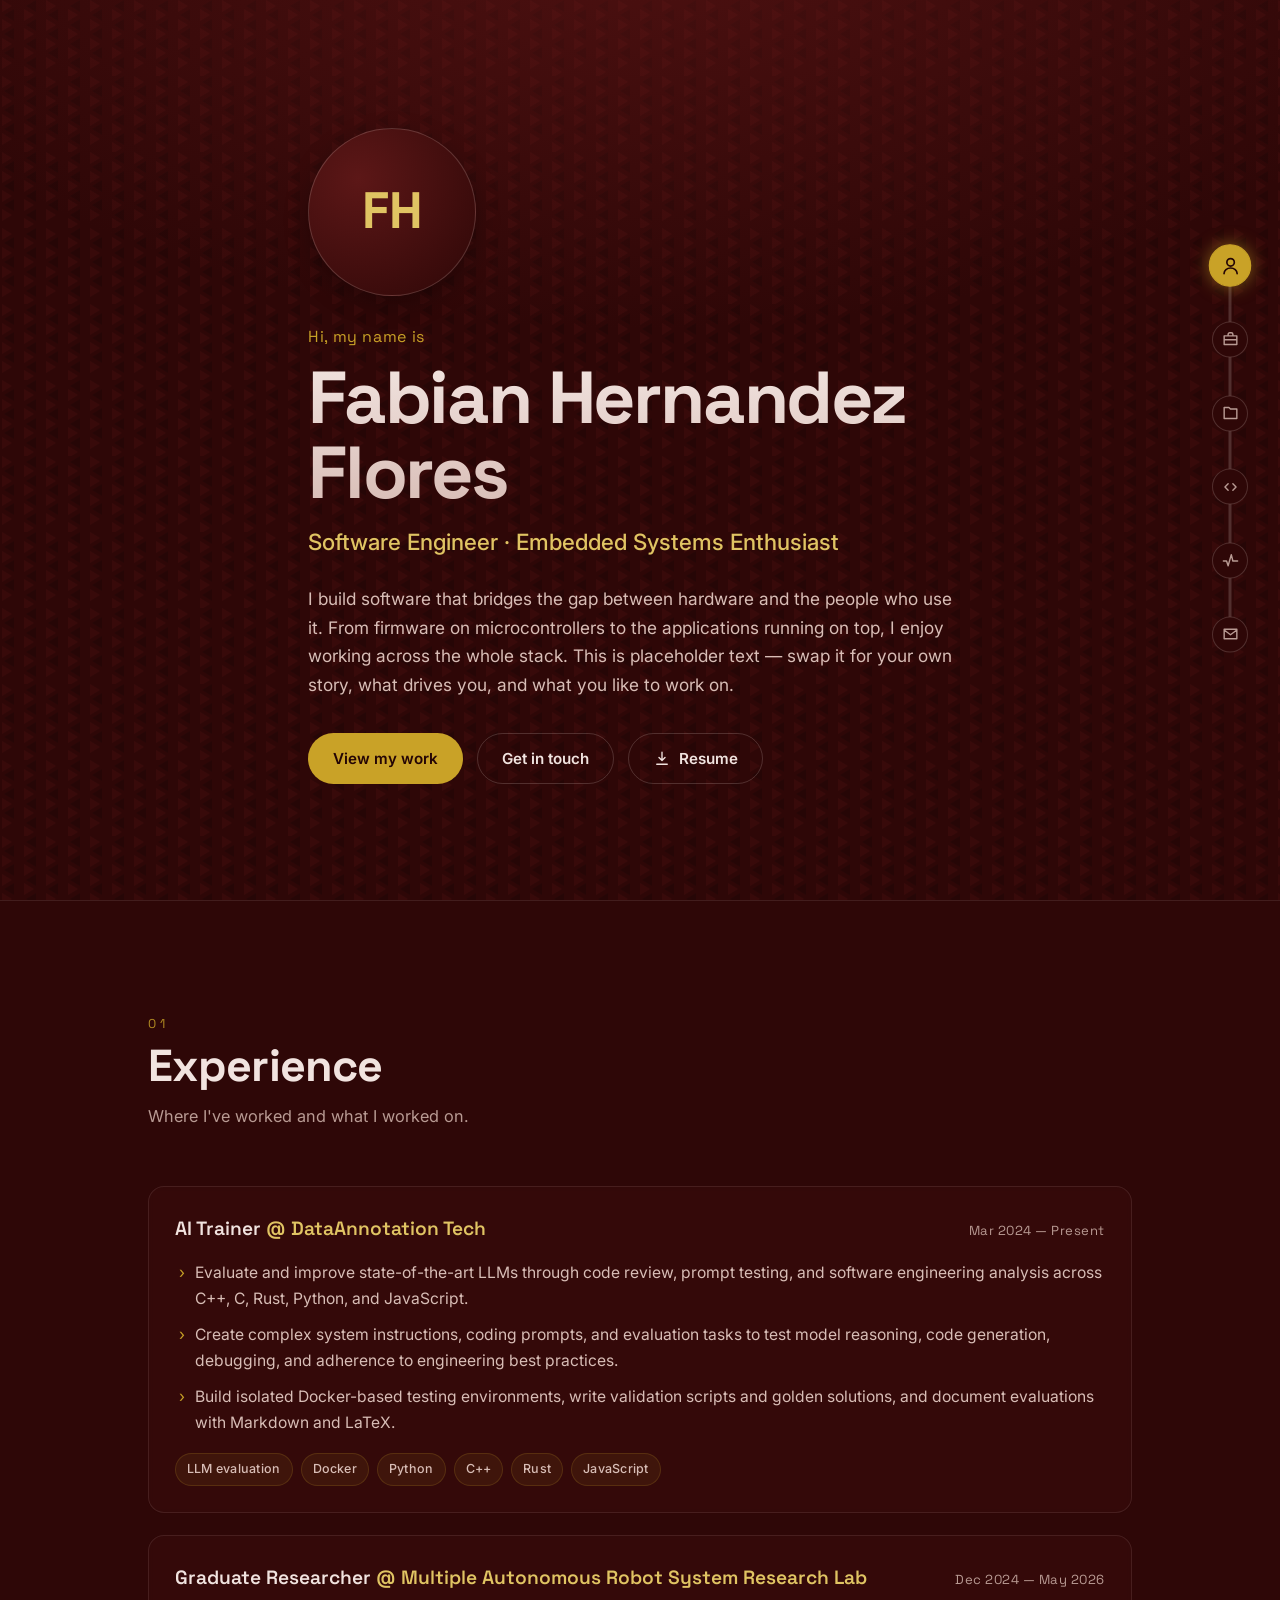
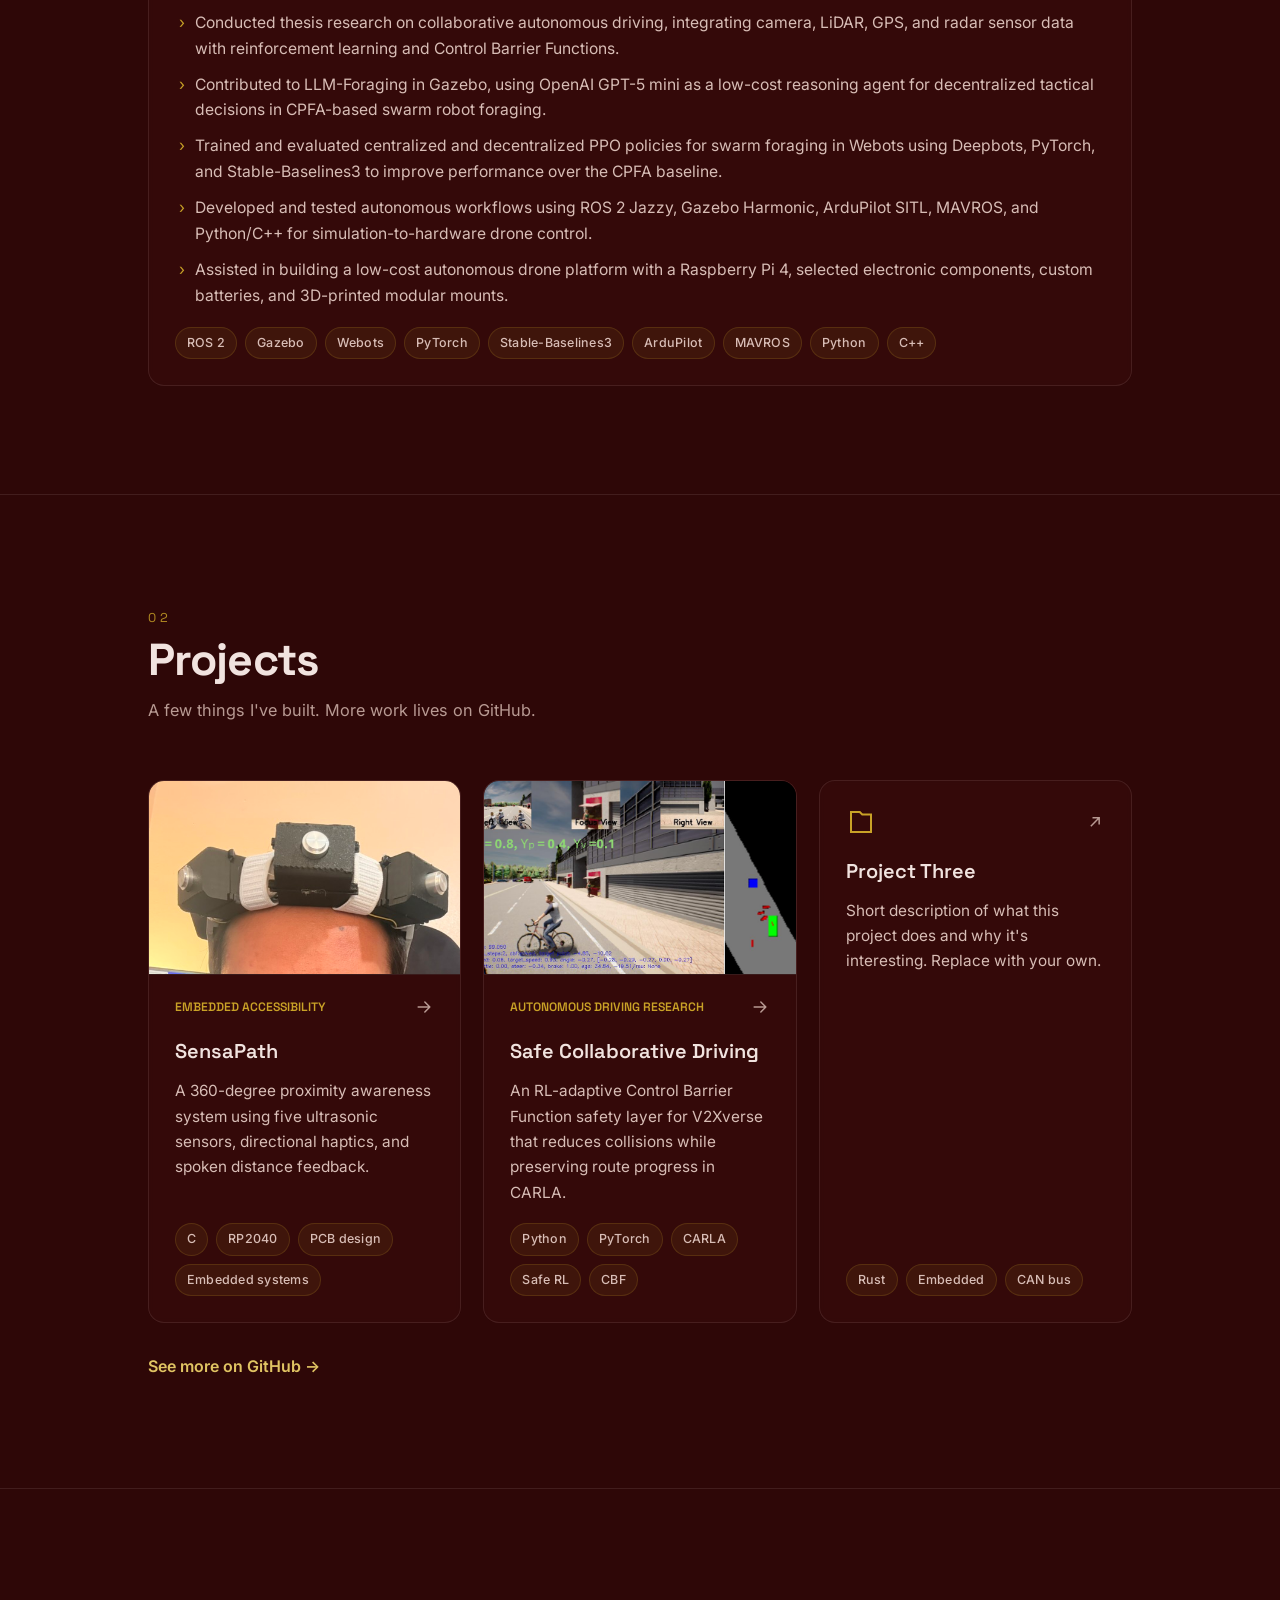
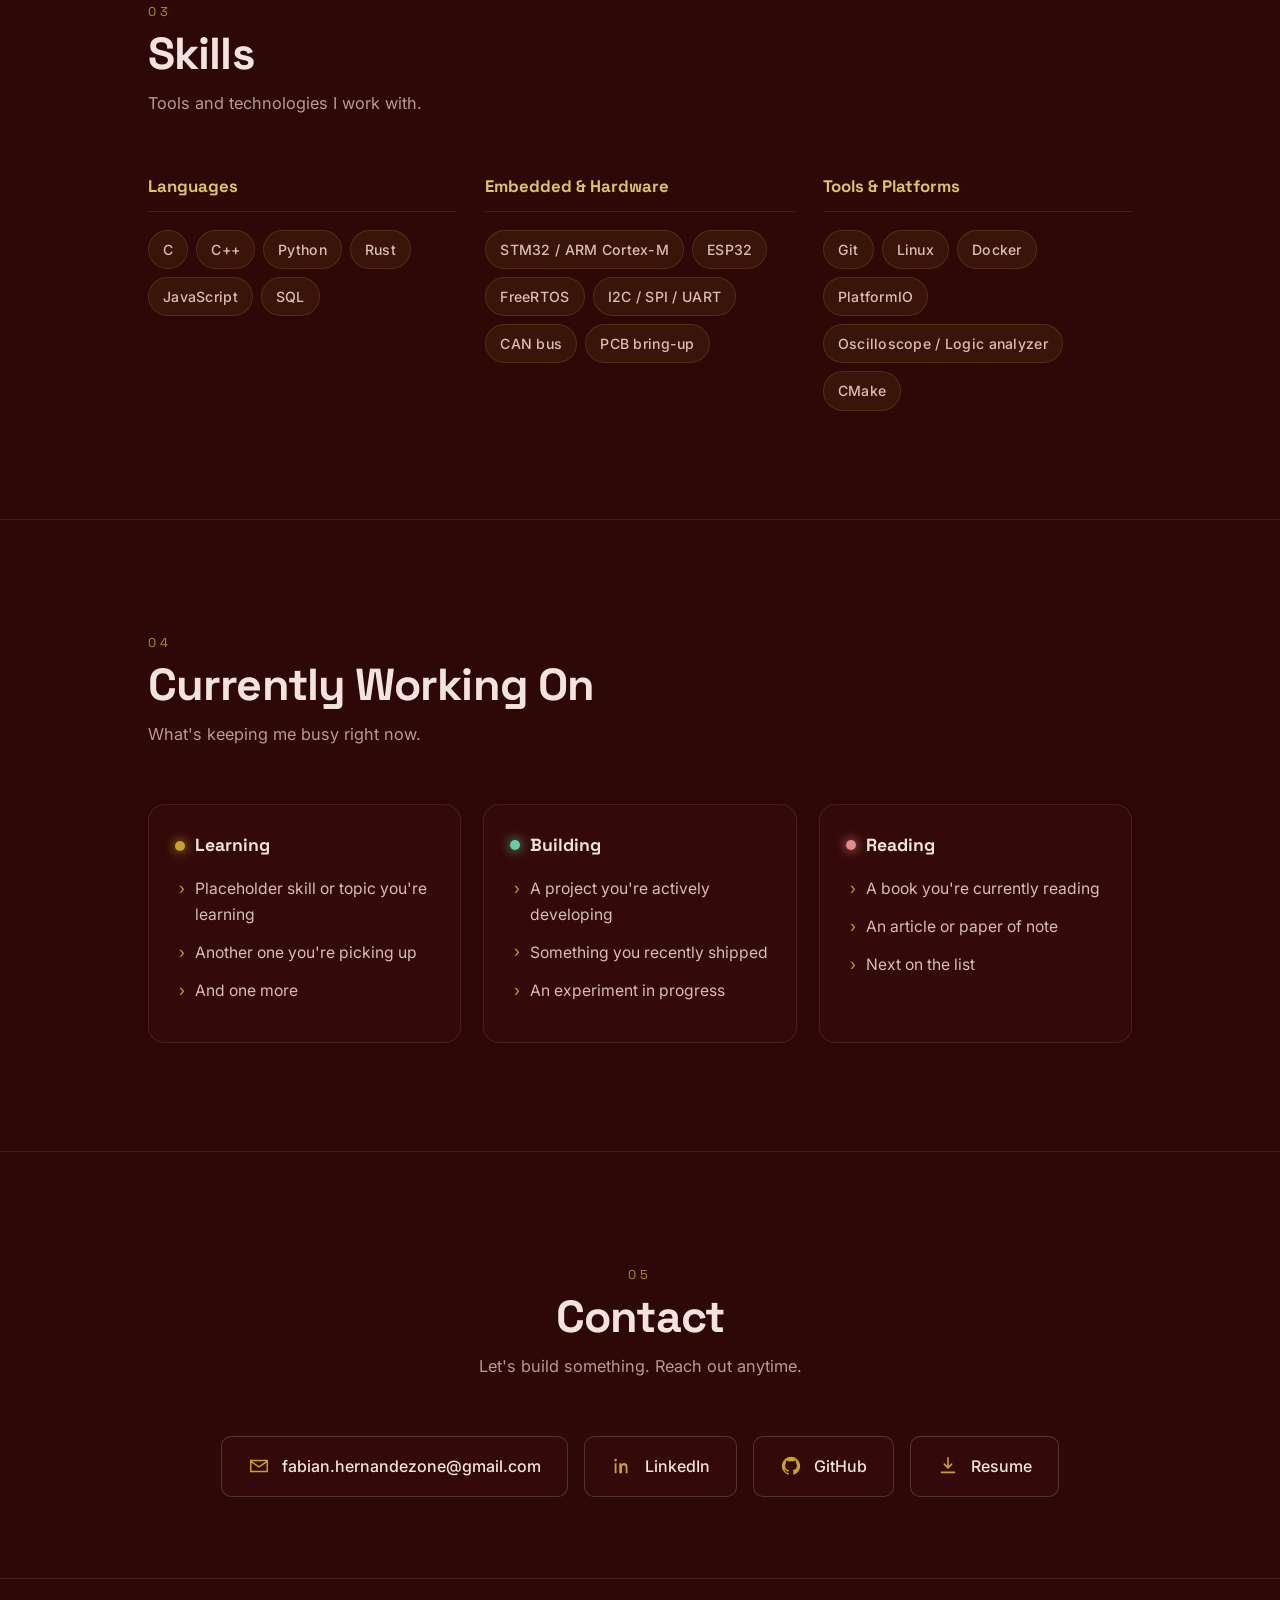
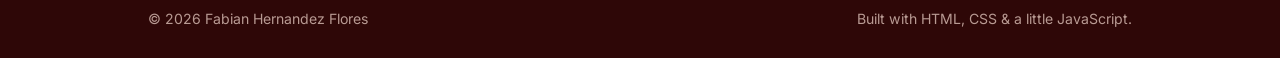
==== index.html @ 3be9e621 "Add collaborative driving thesis project" ====
<!DOCTYPE html>
<html lang="en">
<head>
  <meta charset="UTF-8" />
  <meta name="viewport" content="width=device-width, initial-scale=1.0" />
  <title>Fabian Hernandez Flores — Software Engineer</title>
  <meta name="description" content="Fabian Hernandez Flores — Software Engineer & Embedded Systems Enthusiast." />

  <!-- Open Graph -->
  <meta property="og:title" content="Fabian Hernandez Flores" />
  <meta property="og:description" content="Software Engineer & Embedded Systems Enthusiast." />
  <meta property="og:type" content="website" />

  <!-- Favicon (inline SVG) -->
  <link rel="icon" href="data:image/svg+xml,<svg xmlns='http://www.w3.org/2000/svg' viewBox='0 0 32 32'><rect width='32' height='32' rx='7' fill='%232e0707'/><text x='16' y='22' font-size='18' font-family='monospace' fill='%23c9a227' text-anchor='middle'>F</text></svg>" />

  <!-- Fonts -->
  <link rel="preconnect" href="https://fonts.googleapis.com" />
  <link rel="preconnect" href="https://fonts.gstatic.com" crossorigin />
  <link href="https://fonts.googleapis.com/css2?family=Inter:wght@400;500;600&family=Space+Grotesk:wght@500;600;700&display=swap" rel="stylesheet" />

  <link rel="stylesheet" href="css/styles.css?v=20260630-1" />
</head>
<body>
  <!-- ===== Scroll-progress rail ===== -->
  <nav class="rail" aria-label="Section navigation">
    <ul class="rail__list">
      <span class="rail__fill" aria-hidden="true"></span>

      <li>
        <a href="#about" class="rail__link" aria-label="About">
          <svg viewBox="0 0 24 24" aria-hidden="true"><path d="M12 12a4 4 0 100-8 4 4 0 000 8zM5 20c0-3.3 3.1-6 7-6s7 2.7 7 6" fill="none" stroke="currentColor" stroke-width="1.8" stroke-linecap="round"/></svg>
          <span class="rail__tip">About</span>
        </a>
      </li>
      <li>
        <a href="#experience" class="rail__link" aria-label="Experience">
          <svg viewBox="0 0 24 24" aria-hidden="true"><path d="M4 8h16v11H4zM9 8V6a2 2 0 012-2h2a2 2 0 012 2v2M4 13h16" fill="none" stroke="currentColor" stroke-width="1.8" stroke-linecap="round" stroke-linejoin="round"/></svg>
          <span class="rail__tip">Experience</span>
        </a>
      </li>
      <li>
        <a href="#projects" class="rail__link" aria-label="Projects">
          <svg viewBox="0 0 24 24" aria-hidden="true"><path d="M4 5h6l2 2h8v12H4z" fill="none" stroke="currentColor" stroke-width="1.8" stroke-linejoin="round"/></svg>
          <span class="rail__tip">Projects</span>
        </a>
      </li>
      <li>
        <a href="#skills" class="rail__link" aria-label="Skills">
          <svg viewBox="0 0 24 24" aria-hidden="true"><path d="M9 8l-4 4 4 4m6-8l4 4-4 4" fill="none" stroke="currentColor" stroke-width="1.8" stroke-linecap="round" stroke-linejoin="round"/></svg>
          <span class="rail__tip">Skills</span>
        </a>
      </li>
      <li>
        <a href="#now" class="rail__link" aria-label="Currently working on">
          <svg viewBox="0 0 24 24" aria-hidden="true"><path d="M3 12h4l2 6 4-14 2 8h6" fill="none" stroke="currentColor" stroke-width="1.8" stroke-linecap="round" stroke-linejoin="round"/></svg>
          <span class="rail__tip">Now</span>
        </a>
      </li>
      <li>
        <a href="#contact" class="rail__link" aria-label="Contact">
          <svg viewBox="0 0 24 24" aria-hidden="true"><path d="M4 6h16v12H4zM4 7l8 6 8-6" fill="none" stroke="currentColor" stroke-width="1.8" stroke-linejoin="round"/></svg>
          <span class="rail__tip">Contact</span>
        </a>
      </li>
    </ul>
  </nav>

  <main>
    <!-- ===== About / Hero ===== -->
    <section id="about" class="section section--hero">
      <div class="container hero">
        <div class="hero__avatar" aria-hidden="true">FH</div>
        <p class="hero__eyebrow">Hi, my name is</p>
        <h1 class="hero__name">Fabian Hernandez Flores</h1>
        <p class="hero__tagline">Software Engineer&nbsp;·&nbsp;Embedded Systems Enthusiast</p>
        <p class="hero__about">
          <!-- PLACEHOLDER: write a short intro about yourself -->
          I build software that bridges the gap between hardware and the people who use it.
          From firmware on microcontrollers to the applications running on top, I enjoy
          working across the whole stack. This is placeholder text — swap it for your own
          story, what drives you, and what you like to work on.
        </p>
        <div class="hero__cta">
          <a href="#projects" class="btn btn--primary">View my work</a>
          <a href="#contact" class="btn btn--ghost">Get in touch</a>
          <a href="assets/resume.pdf" class="btn btn--ghost" id="resume-btn"
             download="Fabian-Hernandez-Flores-Resume-2H-2026.pdf" target="_blank" rel="noopener">
            <svg viewBox="0 0 24 24" aria-hidden="true" width="18" height="18">
              <path d="M12 3v11m0 0 4-4m-4 4-4-4M5 19h14" fill="none"
                    stroke="currentColor" stroke-width="1.8"
                    stroke-linecap="round" stroke-linejoin="round"/>
            </svg>
            Resume
          </a>
        </div>
      </div>
    </section>

    <!-- ===== Experience ===== -->
    <section id="experience" class="section">
      <div class="container">
        <header class="section__head">
          <span class="section__index">01</span>
          <h2 class="section__title">Experience</h2>
          <p class="section__sub">Where I've worked and what I worked on.</p>
        </header>

        <div class="experience">
          <article class="card exp">
            <div class="exp__head">
              <h3 class="exp__role">AI Trainer <span class="exp__at">@ DataAnnotation Tech</span></h3>
              <span class="exp__period">Mar 2024 — Present</span>
            </div>
            <ul class="exp__points">
              <li>Evaluate and improve state-of-the-art LLMs through code review, prompt testing, and software engineering analysis across C++, C, Rust, Python, and JavaScript.</li>
              <li>Create complex system instructions, coding prompts, and evaluation tasks to test model reasoning, code generation, debugging, and adherence to engineering best practices.</li>
              <li>Build isolated Docker-based testing environments, write validation scripts and golden solutions, and document evaluations with Markdown and LaTeX.</li>
            </ul>
            <ul class="tags">
              <li>LLM evaluation</li>
              <li>Docker</li>
              <li>Python</li>
              <li>C++</li>
              <li>Rust</li>
              <li>JavaScript</li>
            </ul>
          </article>

          <article class="card exp">
            <div class="exp__head">
              <h3 class="exp__role">Graduate Researcher <span class="exp__at">@ Multiple Autonomous Robot System Research Lab</span></h3>
              <span class="exp__period">Dec 2024 — May 2026</span>
            </div>
            <ul class="exp__points">
              <li>Conducted thesis research on collaborative autonomous driving, integrating camera, LiDAR, GPS, and radar sensor data with reinforcement learning and Control Barrier Functions.</li>
              <li>Contributed to LLM-Foraging in Gazebo, using OpenAI GPT-5 mini as a low-cost reasoning agent for decentralized tactical decisions in CPFA-based swarm robot foraging.</li>
              <li>Trained and evaluated centralized and decentralized PPO policies for swarm foraging in Webots using Deepbots, PyTorch, and Stable-Baselines3 to improve performance over the CPFA baseline.</li>
              <li>Developed and tested autonomous workflows using ROS 2 Jazzy, Gazebo Harmonic, ArduPilot SITL, MAVROS, and Python/C++ for simulation-to-hardware drone control.</li>
              <li>Assisted in building a low-cost autonomous drone platform with a Raspberry Pi 4, selected electronic components, custom batteries, and 3D-printed modular mounts.</li>
            </ul>
            <ul class="tags">
              <li>ROS 2</li>
              <li>Gazebo</li>
              <li>Webots</li>
              <li>PyTorch</li>
              <li>Stable-Baselines3</li>
              <li>ArduPilot</li>
              <li>MAVROS</li>
              <li>Python</li>
              <li>C++</li>
            </ul>
          </article>
        </div>
      </div>
    </section>

    <!-- ===== Projects ===== -->
    <section id="projects" class="section">
      <div class="container">
        <header class="section__head">
          <span class="section__index">02</span>
          <h2 class="section__title">Projects</h2>
          <p class="section__sub">A few things I've built. More work lives on GitHub.</p>
        </header>

        <div class="projects">
          <a class="card card--project" href="projects/sensapath.html">
            <div class="card__media">
              <img
                src="assets/projects/sensapath/wearable-prototype.jpg"
                alt="SensaPath ultrasonic sensor modules mounted around a wearable headpiece"
                width="524"
                height="328"
              />
            </div>
            <div class="card__top">
              <span class="card__kicker">Embedded accessibility</span>
              <svg class="card__arrow" viewBox="0 0 24 24" aria-hidden="true"><path d="M5 12h14m-6-6 6 6-6 6" fill="none" stroke="currentColor" stroke-width="1.8" stroke-linecap="round" stroke-linejoin="round"/></svg>
            </div>
            <h3 class="card__title">SensaPath</h3>
            <p class="card__desc">
              A 360-degree proximity awareness system using five ultrasonic sensors,
              directional haptics, and spoken distance feedback.
            </p>
            <ul class="tags">
              <li>C</li>
              <li>RP2040</li>
              <li>PCB design</li>
              <li>Embedded systems</li>
            </ul>
          </a>

          <a class="card card--project" href="projects/collaborative-driving.html">
            <div class="card__media">
              <img
                src="assets/projects/collaborative-driving/cyclist-in-path.png"
                alt="CARLA simulation showing adaptive CBF gains during a cyclist encounter"
                width="975"
                height="521"
              />
            </div>
            <div class="card__top">
              <span class="card__kicker">Autonomous driving research</span>
              <svg class="card__arrow" viewBox="0 0 24 24" aria-hidden="true"><path d="M5 12h14m-6-6 6 6-6 6" fill="none" stroke="currentColor" stroke-width="1.8" stroke-linecap="round" stroke-linejoin="round"/></svg>
            </div>
            <h3 class="card__title">Safe Collaborative Driving</h3>
            <p class="card__desc">
              An RL-adaptive Control Barrier Function safety layer for V2Xverse that
              reduces collisions while preserving route progress in CARLA.
            </p>
            <ul class="tags">
              <li>Python</li>
              <li>PyTorch</li>
              <li>CARLA</li>
              <li>Safe RL</li>
              <li>CBF</li>
            </ul>
          </a>

          <a class="card card--project" href="https://github.com/fabianhdz?tab=repositories" target="_blank" rel="noopener">
            <div class="card__top">
              <svg class="card__icon" viewBox="0 0 24 24" aria-hidden="true"><path d="M4 4h7l2 2h7v14H4z" fill="none" stroke="currentColor" stroke-width="1.6"/></svg>
              <svg class="card__arrow" viewBox="0 0 24 24" aria-hidden="true"><path d="M7 17 17 7M9 7h8v8" fill="none" stroke="currentColor" stroke-width="1.8"/></svg>
            </div>
            <h3 class="card__title">Project Three</h3>
            <p class="card__desc">
              Short description of what this project does and why it's interesting.
              Replace with your own.
            </p>
            <ul class="tags">
              <li>Rust</li>
              <li>Embedded</li>
              <li>CAN bus</li>
            </ul>
          </a>
        </div>

        <p class="projects__more">
          <a href="https://github.com/fabianhdz" target="_blank" rel="noopener" class="link-arrow">
            See more on GitHub →
          </a>
        </p>
      </div>
    </section>

    <!-- ===== Skills ===== -->
    <section id="skills" class="section">
      <div class="container">
        <header class="section__head">
          <span class="section__index">03</span>
          <h2 class="section__title">Skills</h2>
          <p class="section__sub">Tools and technologies I work with.</p>
        </header>

        <div class="skills">
          <div class="skills__group">
            <h3 class="skills__label">Languages</h3>
            <ul class="tags tags--lg">
              <li>C</li>
              <li>C++</li>
              <li>Python</li>
              <li>Rust</li>
              <li>JavaScript</li>
              <li>SQL</li>
            </ul>
          </div>

          <div class="skills__group">
            <h3 class="skills__label">Embedded &amp; Hardware</h3>
            <ul class="tags tags--lg">
              <li>STM32 / ARM Cortex-M</li>
              <li>ESP32</li>
              <li>FreeRTOS</li>
              <li>I2C / SPI / UART</li>
              <li>CAN bus</li>
              <li>PCB bring-up</li>
            </ul>
          </div>

          <div class="skills__group">
            <h3 class="skills__label">Tools &amp; Platforms</h3>
            <ul class="tags tags--lg">
              <li>Git</li>
              <li>Linux</li>
              <li>Docker</li>
              <li>PlatformIO</li>
              <li>Oscilloscope / Logic analyzer</li>
              <li>CMake</li>
            </ul>
          </div>
        </div>
      </div>
    </section>

    <!-- ===== Currently Working On ===== -->
    <section id="now" class="section">
      <div class="container">
        <header class="section__head">
          <span class="section__index">04</span>
          <h2 class="section__title">Currently Working On</h2>
          <p class="section__sub">What's keeping me busy right now.</p>
        </header>

        <div class="now">
          <div class="card now__col">
            <h3 class="now__label"><span class="dot dot--learn"></span>Learning</h3>
            <ul class="now__list">
              <li>Placeholder skill or topic you're learning</li>
              <li>Another one you're picking up</li>
              <li>And one more</li>
            </ul>
          </div>

          <div class="card now__col">
            <h3 class="now__label"><span class="dot dot--build"></span>Building</h3>
            <ul class="now__list">
              <li>A project you're actively developing</li>
              <li>Something you recently shipped</li>
              <li>An experiment in progress</li>
            </ul>
          </div>

          <div class="card now__col">
            <h3 class="now__label"><span class="dot dot--read"></span>Reading</h3>
            <ul class="now__list">
              <li>A book you're currently reading</li>
              <li>An article or paper of note</li>
              <li>Next on the list</li>
            </ul>
          </div>
        </div>
      </div>
    </section>

    <!-- ===== Contact ===== -->
    <section id="contact" class="section section--contact">
      <div class="container contact">
        <header class="section__head section__head--center">
          <span class="section__index">05</span>
          <h2 class="section__title">Contact</h2>
          <p class="section__sub">Let's build something. Reach out anytime.</p>
        </header>

        <div class="contact__links">
          <a class="contact__link" href="mailto:fabian.hernandezone@gmail.com">
            <svg viewBox="0 0 24 24" aria-hidden="true"><path d="M3 6h18v12H3z M3 7l9 6 9-6" fill="none" stroke="currentColor" stroke-width="1.6"/></svg>
            <span>fabian.hernandezone@gmail.com</span>
          </a>
          <a class="contact__link" href="https://www.linkedin.com/in/fabian-hernandez-profile/" target="_blank" rel="noopener">
            <svg viewBox="0 0 24 24" aria-hidden="true"><path d="M5 4a1.5 1.5 0 100 3 1.5 1.5 0 000-3zM4 9h2v11H4zM9 9h2v1.6c.5-.9 1.6-1.8 3.2-1.8 2.6 0 3.8 1.6 3.8 4.5V20h-2v-6.2c0-1.6-.6-2.6-2-2.6s-2 1-2 2.6V20H9z" fill="currentColor"/></svg>
            <span>LinkedIn</span>
          </a>
          <a class="contact__link" href="https://github.com/fabianhdz" target="_blank" rel="noopener">
            <svg viewBox="0 0 24 24" aria-hidden="true"><path d="M12 2a10 10 0 00-3.16 19.49c.5.09.68-.22.68-.48v-1.7c-2.78.6-3.37-1.34-3.37-1.34-.45-1.16-1.11-1.47-1.11-1.47-.91-.62.07-.61.07-.61 1 .07 1.53 1.03 1.53 1.03.89 1.53 2.34 1.09 2.91.83.09-.65.35-1.09.63-1.34-2.22-.25-4.55-1.11-4.55-4.94 0-1.09.39-1.98 1.03-2.68-.1-.25-.45-1.27.1-2.65 0 0 .84-.27 2.75 1.02a9.56 9.56 0 015 0c1.91-1.29 2.75-1.02 2.75-1.02.55 1.38.2 2.4.1 2.65.64.7 1.03 1.59 1.03 2.68 0 3.84-2.34 4.69-4.57 4.94.36.31.68.92.68 1.85v2.74c0 .27.18.58.69.48A10 10 0 0012 2z" fill="currentColor"/></svg>
            <span>GitHub</span>
          </a>
          <a class="contact__link" href="assets/resume.pdf" download="Fabian-Hernandez-Flores-Resume-2H-2026.pdf" target="_blank" rel="noopener">
            <svg viewBox="0 0 24 24" aria-hidden="true"><path d="M12 3v11m0 0 4-4m-4 4-4-4M5 19h14" fill="none" stroke="currentColor" stroke-width="1.8" stroke-linecap="round" stroke-linejoin="round"/></svg>
            <span>Resume</span>
          </a>
        </div>
      </div>
    </section>
  </main>

  <footer class="footer">
    <div class="container footer__inner">
      <span>© <span id="year"></span> Fabian Hernandez Flores</span>
      <span class="footer__note">Built with HTML, CSS &amp; a little JavaScript.</span>
    </div>
  </footer>

  <script src="js/main.js"></script>
</body>
</html>
---- css/styles.css ----
/* ============================================================
   Fabian Hernandez Flores — Portfolio
   Palette: dark maroon base + subtle triangle texture + gold accent
   ============================================================ */

:root {
  /* Maroon base */
  --maroon-900: #240505;
  --maroon-800: #2e0707;
  --maroon-700: #3a0a0a;
  --maroon-600: #4a1010;
  --maroon-500: #5c1717;

  /* Text */
  --cream:       #f1e3df;
  --cream-dim:   #d8bdb6;
  --rose-gray:   #b89a93;

  /* Accent */
  --gold:        #c9a227;
  --gold-soft:   #e0c463;

  /* UI */
  --line:        rgba(241, 227, 223, 0.10);
  --line-strong: rgba(241, 227, 223, 0.18);
  --card-bg:     rgba(60, 14, 14, 0.45);
  --card-bg-hi:  rgba(80, 20, 20, 0.6);

  --radius:      16px;
  --radius-sm:   10px;
  --maxw:        1080px;

  --font-display: "Space Grotesk", "Segoe UI", system-ui, sans-serif;
  --font-body:    "Inter", system-ui, -apple-system, "Segoe UI", sans-serif;
}

/* ---------- Reset ---------- */
*, *::before, *::after { box-sizing: border-box; }
* { margin: 0; }

html {
  scroll-behavior: smooth;
  -webkit-text-size-adjust: 100%;
}

@media (prefers-reduced-motion: reduce) {
  html { scroll-behavior: auto; }
}

body {
  font-family: var(--font-body);
  color: var(--cream);
  line-height: 1.65;
  background-color: var(--maroon-800);
  /* Triangle texture (recolored from reference) + soft vertical depth */
  background-image:
    radial-gradient(1200px 600px at 50% -10%, rgba(120, 30, 30, 0.45), transparent 70%),
    url("data:image/svg+xml,%3Csvg xmlns='http://www.w3.org/2000/svg' width='44' height='76' viewBox='0 0 44 76'%3E%3Crect width='44' height='76' fill='%232e0707'/%3E%3Cg fill='%23380a0a'%3E%3Cpath d='M0 0 L10 6 L0 12 Z'/%3E%3Cpath d='M0 19 L10 25 L0 31 Z'/%3E%3Cpath d='M0 38 L10 44 L0 50 Z'/%3E%3Cpath d='M0 57 L10 63 L0 69 Z'/%3E%3Cpath d='M22 9 L32 15 L22 21 Z'/%3E%3Cpath d='M22 28 L32 34 L22 40 Z'/%3E%3Cpath d='M22 47 L32 53 L22 59 Z'/%3E%3Cpath d='M22 66 L32 72 L22 78 Z'/%3E%3C/g%3E%3Cg fill='%23260606'%3E%3Cpath d='M12 9 L2 15 L12 21 Z'/%3E%3Cpath d='M12 28 L2 34 L12 40 Z'/%3E%3Cpath d='M12 47 L2 53 L12 59 Z'/%3E%3Cpath d='M34 0 L24 6 L34 12 Z'/%3E%3Cpath d='M34 19 L24 25 L34 31 Z'/%3E%3Cpath d='M34 38 L24 44 L34 50 Z'/%3E%3Cpath d='M34 57 L24 63 L34 69 Z'/%3E%3C/g%3E%3C/svg%3E");
  background-attachment: fixed;
  background-position: center top;
  overflow-x: hidden;
}

img, svg { display: block; max-width: 100%; }
a { color: inherit; text-decoration: none; }
ul { list-style: none; padding: 0; }

::selection { background: var(--gold); color: var(--maroon-900); }

/* Focus visibility for keyboard users */
:focus-visible {
  outline: 2px solid var(--gold-soft);
  outline-offset: 3px;
  border-radius: 4px;
}

/* ---------- Layout helpers ---------- */
.container {
  width: 100%;
  max-width: var(--maxw);
  margin-inline: auto;
  padding-inline: clamp(20px, 5vw, 48px);
}

.section {
  padding-block: clamp(72px, 12vh, 130px);
  position: relative;
}

.section + .section { border-top: 1px solid var(--line); }

/* ============================================================
   Section headings
   ============================================================ */
.section__head { margin-bottom: clamp(32px, 5vw, 56px); max-width: 60ch; }
.section__head--center { margin-inline: auto; text-align: center; }

.section__index {
  font-family: var(--font-display);
  font-size: 0.8rem;
  letter-spacing: 0.3em;
  color: var(--gold);
  opacity: 0.85;
}

.section__title {
  font-family: var(--font-display);
  font-weight: 700;
  font-size: clamp(1.9rem, 4.5vw, 2.8rem);
  line-height: 1.1;
  margin-top: 6px;
  letter-spacing: -0.02em;
}

.section__sub {
  margin-top: 12px;
  color: var(--rose-gray);
  font-size: 1.02rem;
}

/* ============================================================
   Hero / About
   ============================================================ */
.section--hero {
  min-height: 100vh;
  display: flex;
  align-items: center;
  padding-top: 120px;
}

.hero { max-width: 760px; }

.hero__avatar {
  width: clamp(120px, 18vw, 168px);
  height: clamp(120px, 18vw, 168px);
  display: grid; place-items: center;
  border-radius: 50%;
  font-family: var(--font-display);
  font-weight: 700;
  font-size: clamp(2.4rem, 5vw, 3.2rem);
  color: var(--gold-soft);
  background: radial-gradient(circle at 30% 30%, var(--maroon-500), var(--maroon-800));
  border: 1px solid var(--line-strong);
  margin-bottom: 28px;
  box-shadow: 0 8px 24px rgba(0,0,0,0.3);
}

.hero__eyebrow {
  font-family: var(--font-display);
  color: var(--gold);
  letter-spacing: 0.04em;
  font-size: 1rem;
  margin-bottom: 10px;
}

.hero__name {
  font-family: var(--font-display);
  font-weight: 700;
  font-size: clamp(2.6rem, 8vw, 4.6rem);
  line-height: 1.02;
  letter-spacing: -0.03em;
  background: linear-gradient(180deg, var(--cream), var(--cream-dim));
  -webkit-background-clip: text;
  background-clip: text;
  color: transparent;
}

.hero__tagline {
  margin-top: 14px;
  font-size: clamp(1.05rem, 2.6vw, 1.4rem);
  color: var(--gold-soft);
  font-weight: 500;
}

.hero__about {
  margin-top: 24px;
  max-width: 60ch;
  color: var(--cream-dim);
  font-size: 1.08rem;
}

.hero__cta {
  margin-top: 34px;
  display: flex;
  flex-wrap: wrap;
  gap: 14px;
}

/* ---------- Buttons ---------- */
.btn {
  display: inline-flex;
  align-items: center;
  gap: 8px;
  padding: 12px 24px;
  border-radius: 999px;
  font-weight: 600;
  font-size: 0.95rem;
  border: 1px solid transparent;
  transition: transform 0.18s ease, background 0.2s ease, border-color 0.2s ease, color 0.2s ease;
}
.btn:hover { transform: translateY(-2px); }

.btn--primary {
  background: var(--gold);
  color: var(--maroon-900);
}
.btn--primary:hover { background: var(--gold-soft); }

.btn--ghost {
  border-color: var(--line-strong);
  color: var(--cream);
}
.btn--ghost:hover { border-color: var(--gold); color: var(--gold-soft); }

/* ============================================================
   Cards (shared)
   ============================================================ */
.card {
  background: var(--card-bg);
  border: 1px solid var(--line);
  border-radius: var(--radius);
  padding: 26px;
  transition: transform 0.2s ease, border-color 0.2s ease, background 0.2s ease;
  backdrop-filter: blur(2px);
}

/* ---------- Projects ---------- */
.projects {
  display: grid;
  grid-template-columns: repeat(auto-fit, minmax(280px, 1fr));
  gap: 22px;
}

.card--project {
  display: flex;
  flex-direction: column;
  min-height: 230px;
  overflow: hidden;
}
.card--project:hover {
  transform: translateY(-5px);
  border-color: var(--gold);
  background: var(--card-bg-hi);
}

.card__top {
  display: flex;
  justify-content: space-between;
  align-items: center;
  margin-bottom: 18px;
}
.card__media {
  aspect-ratio: 16 / 10;
  margin: -26px -26px 22px;
  overflow: hidden;
  border-bottom: 1px solid var(--line);
  background: var(--maroon-900);
}
.card__media img {
  width: 100%;
  height: 100%;
  object-fit: cover;
  transition: transform 0.35s ease;
}
.card--project:hover .card__media img { transform: scale(1.035); }
.card__kicker {
  color: var(--gold);
  font-family: var(--font-display);
  font-size: 0.76rem;
  font-weight: 600;
  text-transform: uppercase;
}
.card__icon { width: 30px; height: 30px; color: var(--gold); }
.card__arrow {
  width: 20px; height: 20px;
  color: var(--rose-gray);
  transition: transform 0.2s ease, color 0.2s ease;
}
.card--project:hover .card__arrow {
  transform: translate(3px, -3px);
  color: var(--gold-soft);
}

.card__title {
  font-family: var(--font-display);
  font-size: 1.25rem;
  font-weight: 600;
}
.card__desc {
  margin-top: 10px;
  color: var(--cream-dim);
  font-size: 0.96rem;
  flex: 1;
}

/* ---------- Tags ---------- */
.tags {
  display: flex;
  flex-wrap: wrap;
  gap: 8px;
  margin-top: 18px;
}
.tags li {
  font-size: 0.78rem;
  font-weight: 500;
  letter-spacing: 0.02em;
  padding: 5px 11px;
  border-radius: 999px;
  color: var(--cream-dim);
  background: rgba(201, 162, 39, 0.08);
  border: 1px solid rgba(201, 162, 39, 0.18);
}
.tags--lg li { font-size: 0.88rem; padding: 7px 14px; }

.projects__more { margin-top: 30px; }
.link-arrow {
  color: var(--gold-soft);
  font-weight: 600;
  border-bottom: 1px solid transparent;
  transition: border-color 0.2s ease;
}
.link-arrow:hover { border-color: var(--gold-soft); }

/* ============================================================
   Experience
   ============================================================ */
.experience {
  display: flex;
  flex-direction: column;
  gap: 22px;
}

.exp:hover {
  border-color: var(--gold);
  background: var(--card-bg-hi);
}

.exp__head {
  display: flex;
  flex-wrap: wrap;
  justify-content: space-between;
  align-items: baseline;
  gap: 6px 20px;
  margin-bottom: 16px;
}
.exp__role {
  font-family: var(--font-display);
  font-size: 1.2rem;
  font-weight: 600;
}
.exp__at { color: var(--gold-soft); }
.exp__period {
  font-family: var(--font-display);
  font-size: 0.82rem;
  letter-spacing: 0.04em;
  color: var(--rose-gray);
  white-space: nowrap;
}

.exp__points li {
  position: relative;
  padding-left: 20px;
  margin-bottom: 10px;
  color: var(--cream-dim);
  font-size: 0.98rem;
}
.exp__points li:last-child { margin-bottom: 0; }
.exp__points li::before {
  content: "›";
  position: absolute;
  left: 4px;
  color: var(--gold);
}

/* ============================================================
   Skills
   ============================================================ */
.skills {
  display: grid;
  grid-template-columns: repeat(auto-fit, minmax(260px, 1fr));
  gap: 28px;
}
.skills__label {
  font-family: var(--font-display);
  font-size: 1.05rem;
  color: var(--gold-soft);
  margin-bottom: 16px;
  padding-bottom: 10px;
  border-bottom: 1px solid var(--line);
}

/* ============================================================
   Currently Working On
   ============================================================ */
.now {
  display: grid;
  grid-template-columns: repeat(auto-fit, minmax(260px, 1fr));
  gap: 22px;
}
.now__label {
  display: flex;
  align-items: center;
  gap: 10px;
  font-family: var(--font-display);
  font-size: 1.1rem;
  margin-bottom: 16px;
}
.dot {
  width: 10px; height: 10px;
  border-radius: 50%;
  flex-shrink: 0;
  box-shadow: 0 0 12px currentColor;
}
.dot--learn { background: var(--gold);   color: var(--gold); }
.dot--build { background: #5fd0a8;        color: #5fd0a8; }
.dot--read  { background: #e08a8a;        color: #e08a8a; }

.now__list li {
  position: relative;
  padding-left: 20px;
  margin-bottom: 12px;
  color: var(--cream-dim);
  font-size: 0.98rem;
}
.now__list li::before {
  content: "›";
  position: absolute;
  left: 4px;
  color: var(--gold);
}

/* ============================================================
   Contact
   ============================================================ */
.section--contact { padding-bottom: clamp(60px, 9vh, 100px); }
.contact__links {
  display: flex;
  flex-wrap: wrap;
  justify-content: center;
  gap: 16px;
  margin-top: 8px;
}
.contact__link {
  display: inline-flex;
  align-items: center;
  gap: 12px;
  max-width: 100%;
  padding: 16px 26px;
  border-radius: var(--radius-sm);
  border: 1px solid var(--line-strong);
  background: var(--card-bg);
  color: var(--cream);
  font-weight: 500;
  transition: transform 0.18s ease, border-color 0.2s ease, color 0.2s ease, background 0.2s ease;
}
.contact__link span {
  min-width: 0;
  overflow-wrap: anywhere;
}
.contact__link svg { width: 22px; height: 22px; color: var(--gold); }
.contact__link:hover {
  transform: translateY(-3px);
  border-color: var(--gold);
  color: var(--gold-soft);
  background: var(--card-bg-hi);
}
.contact__link:hover svg { color: var(--gold-soft); }

@media (max-width: 520px) {
  .contact__link {
    width: 100%;
    justify-content: flex-start;
  }
}

/* ============================================================
   Scroll-progress rail (right side)
   ============================================================ */
.rail {
  position: fixed;
  top: 50%;
  right: clamp(16px, 2.5vw, 32px);
  transform: translateY(-50%);
  z-index: 90;
  pointer-events: none;
}

.rail__list {
  position: relative;
  display: flex;
  flex-direction: column;
  align-items: center;
  gap: clamp(26px, 4.2vh, 46px);
}

/* Track line + gold fill share the same geometry; icon centers are 18px in */
.rail__list::before,
.rail__fill {
  content: "";
  position: absolute;
  left: 50%;
  top: 18px;
  bottom: 18px;
  width: 3px;
  border-radius: 3px;
}
.rail__list::before {
  transform: translateX(-50%);
  background: var(--line-strong);
}
.rail__fill {
  transform-origin: top center;
  transform: translateX(-50%) scaleY(var(--rail-progress, 0));
  background: linear-gradient(var(--gold-soft), var(--gold));
  box-shadow: 0 0 10px rgba(201, 162, 39, 0.5);
  transition: transform 0.15s linear;
  z-index: 1;
}

.rail__link {
  pointer-events: auto;
  position: relative;
  z-index: 2;
  display: grid;
  place-items: center;
  width: 36px;
  height: 36px;
  border-radius: 50%;
  color: var(--rose-gray);
  background: var(--maroon-800);
  border: 1px solid var(--line-strong);
  transition: color 0.2s ease, border-color 0.2s ease, transform 0.2s ease, background 0.2s ease;
}
.rail__link svg { width: 19px; height: 19px; }
.rail__link:hover {
  color: var(--cream);
  border-color: var(--gold);
  transform: scale(1.12);
}
.rail__link.is-active {
  color: var(--maroon-900);
  background: var(--gold);
  border-color: var(--gold);
  transform: scale(1.18);
  box-shadow: 0 0 14px rgba(201, 162, 39, 0.55);
}

.rail__tip {
  position: absolute;
  right: calc(100% + 12px);
  top: 50%;
  transform: translateY(-50%);
  white-space: nowrap;
  font-family: var(--font-display);
  font-size: 0.72rem;
  letter-spacing: 0.08em;
  color: var(--cream);
  background: rgba(28, 4, 4, 0.92);
  border: 1px solid var(--line-strong);
  padding: 4px 10px;
  border-radius: 999px;
  opacity: 0;
  pointer-events: none;
  transition: opacity 0.2s ease;
}
.rail__link:hover .rail__tip,
.rail__link:focus-visible .rail__tip { opacity: 1; }

@media (max-width: 980px) {
  .rail { display: none; }
}
@media (prefers-reduced-motion: reduce) {
  .rail__fill { transition: none; }
}

/* ============================================================
   Footer
   ============================================================ */
.footer {
  border-top: 1px solid var(--line);
  padding-block: 28px;
  color: var(--rose-gray);
  font-size: 0.88rem;
}
.footer__inner {
  display: flex;
  flex-wrap: wrap;
  justify-content: space-between;
  gap: 8px;
}

/* ============================================================
   Reveal-on-scroll animation
   ============================================================ */
.reveal {
  opacity: 0;
  transform: translateY(24px);
  transition: opacity 0.6s ease, transform 0.6s ease;
}
.reveal.is-visible {
  opacity: 1;
  transform: none;
}
@media (prefers-reduced-motion: reduce) {
  .reveal { opacity: 1; transform: none; transition: none; }
}
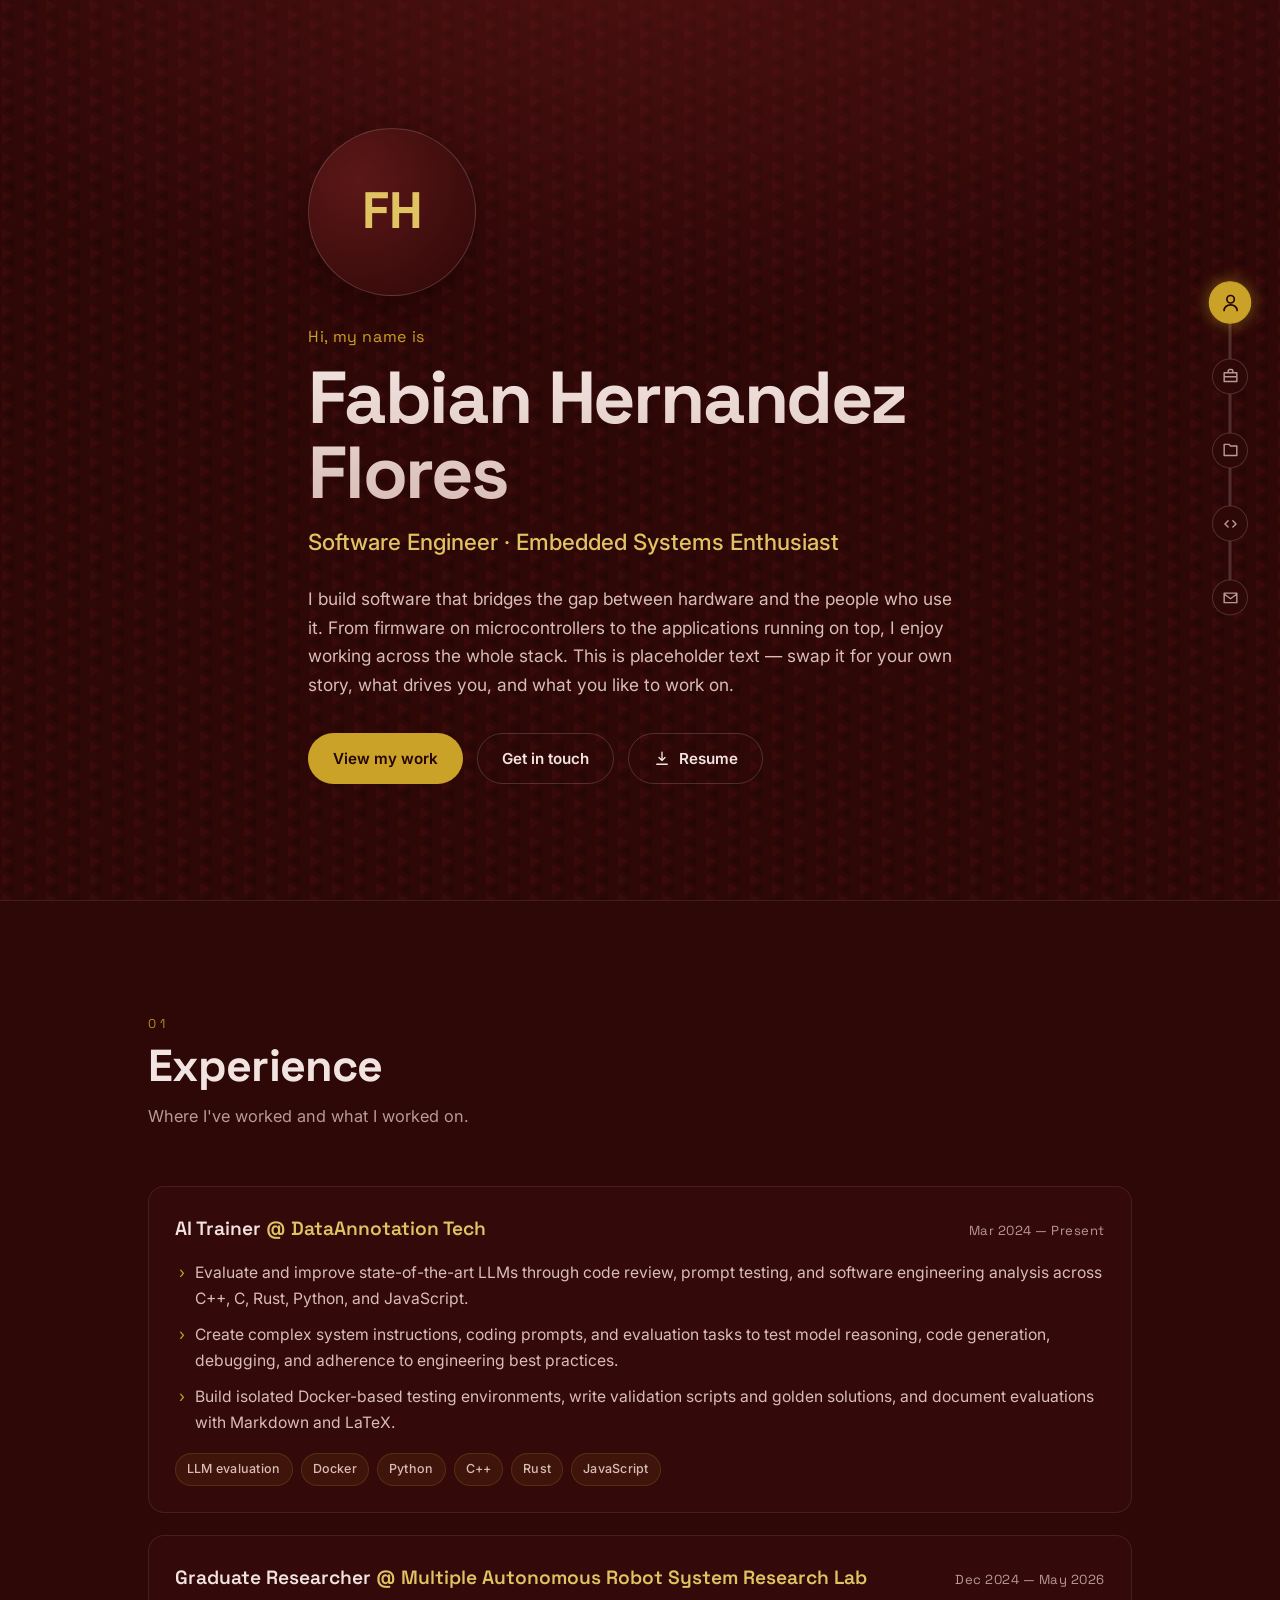
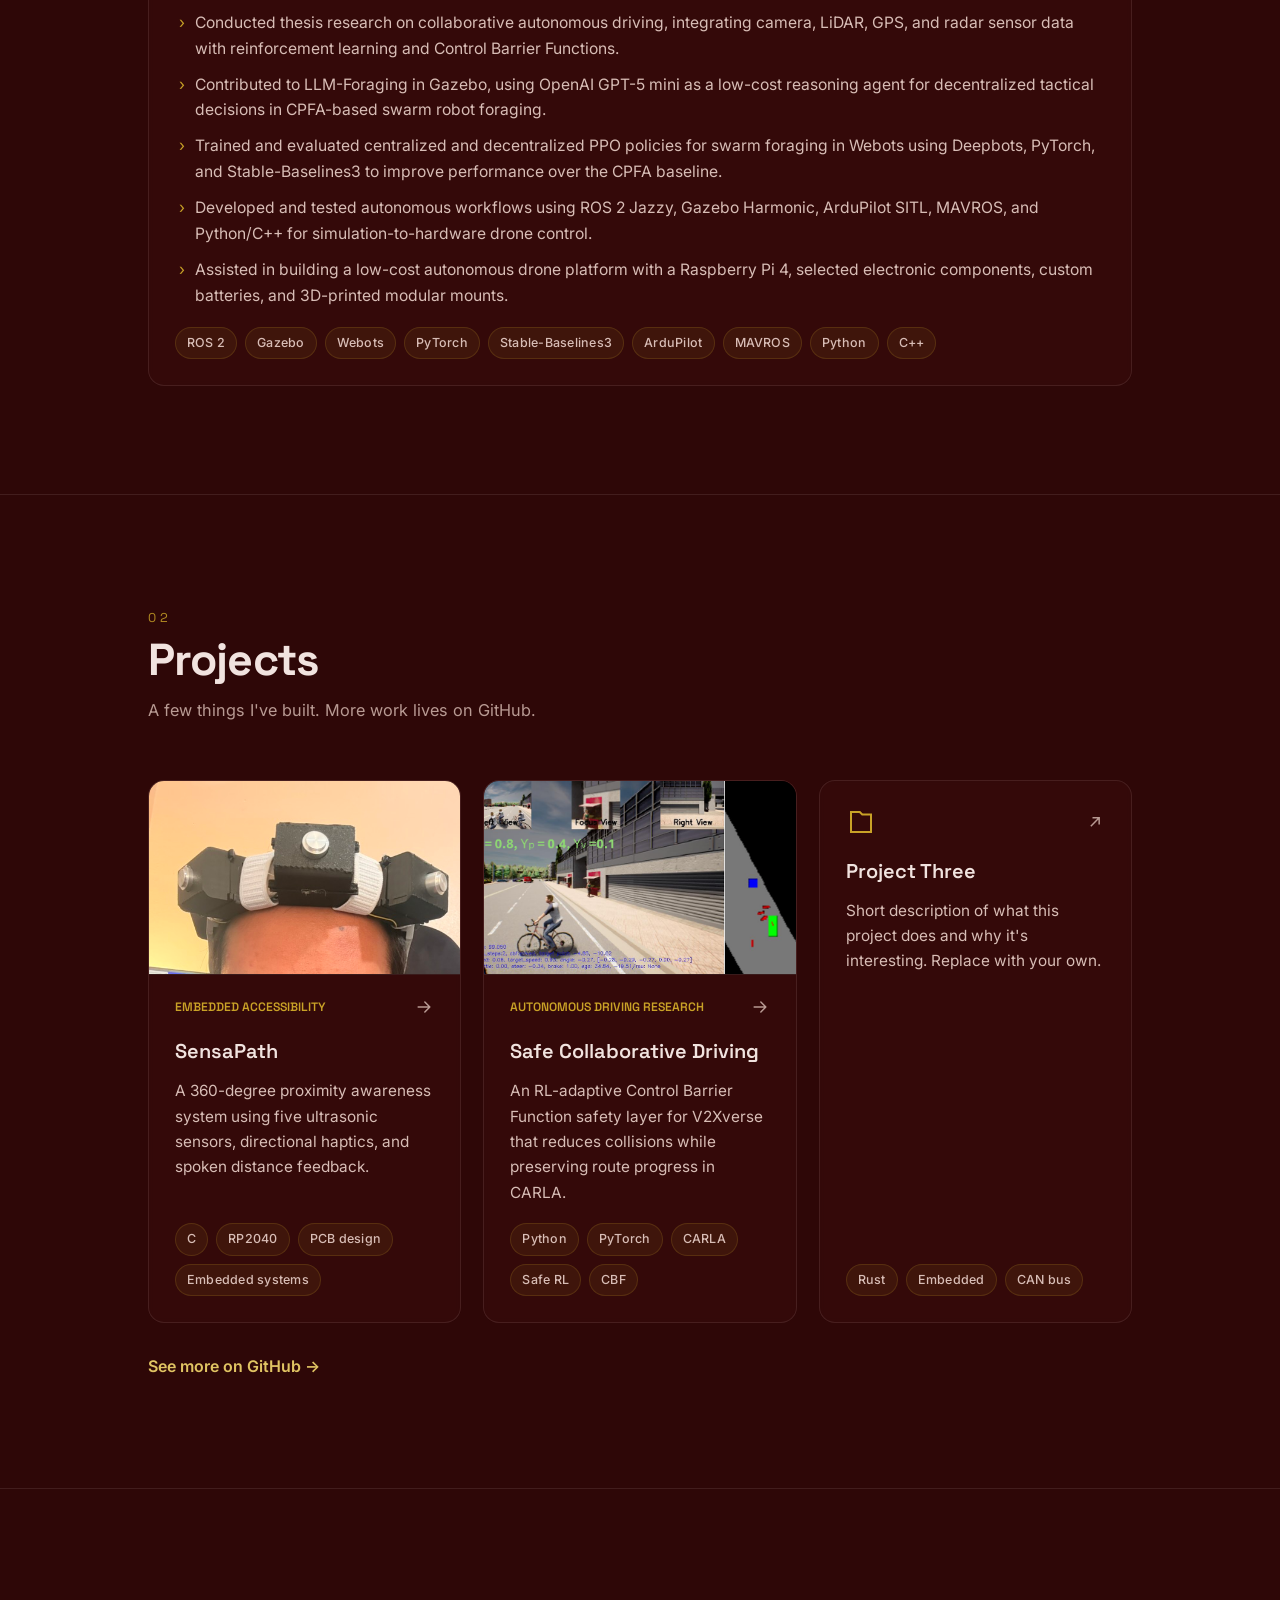
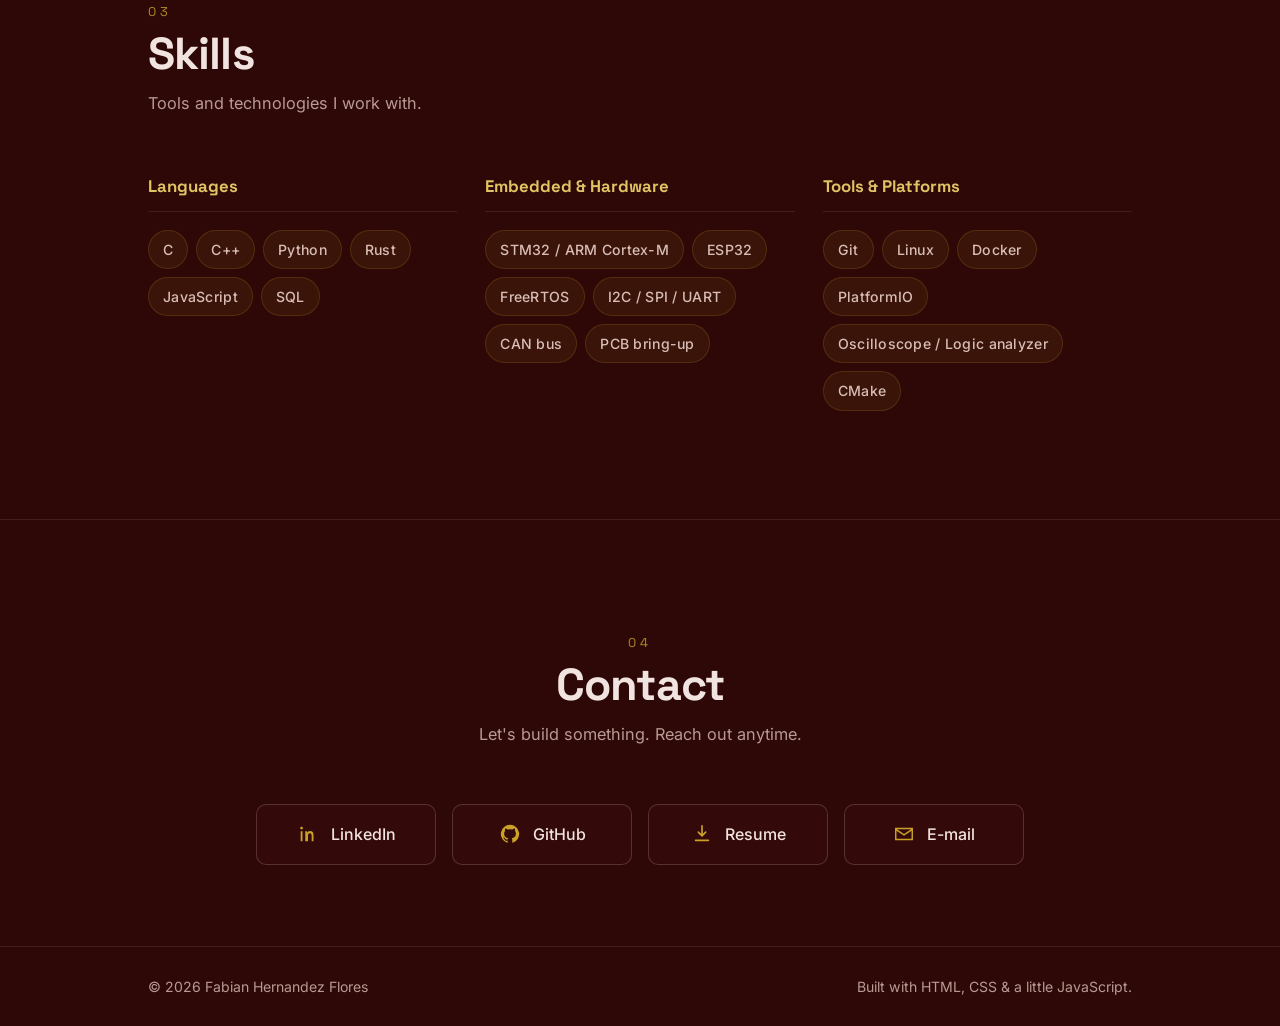
==== commit df0a63b0: "Update email layout" ====
--- a/index.html
+++ b/index.html
@@ -19,7 +19,7 @@
   <link rel="preconnect" href="https://fonts.gstatic.com" crossorigin />
   <link href="https://fonts.googleapis.com/css2?family=Inter:wght@400;500;600&family=Space+Grotesk:wght@500;600;700&display=swap" rel="stylesheet" />
 
-  <link rel="stylesheet" href="css/styles.css?v=20260630-1" />
+  <link rel="stylesheet" href="css/styles.css?v=20260701-1" />
 </head>
 <body>
   <!-- ===== Scroll-progress rail ===== -->
@@ -49,12 +49,6 @@
         <a href="#skills" class="rail__link" aria-label="Skills">
           <svg viewBox="0 0 24 24" aria-hidden="true"><path d="M9 8l-4 4 4 4m6-8l4 4-4 4" fill="none" stroke="currentColor" stroke-width="1.8" stroke-linecap="round" stroke-linejoin="round"/></svg>
           <span class="rail__tip">Skills</span>
-        </a>
-      </li>
-      <li>
-        <a href="#now" class="rail__link" aria-label="Currently working on">
-          <svg viewBox="0 0 24 24" aria-hidden="true"><path d="M3 12h4l2 6 4-14 2 8h6" fill="none" stroke="currentColor" stroke-width="1.8" stroke-linecap="round" stroke-linejoin="round"/></svg>
-          <span class="rail__tip">Now</span>
         </a>
       </li>
       <li>
@@ -293,60 +287,16 @@
       </div>
     </section>
 
-    <!-- ===== Currently Working On ===== -->
-    <section id="now" class="section">
-      <div class="container">
-        <header class="section__head">
-          <span class="section__index">04</span>
-          <h2 class="section__title">Currently Working On</h2>
-          <p class="section__sub">What's keeping me busy right now.</p>
-        </header>
-
-        <div class="now">
-          <div class="card now__col">
-            <h3 class="now__label"><span class="dot dot--learn"></span>Learning</h3>
-            <ul class="now__list">
-              <li>Placeholder skill or topic you're learning</li>
-              <li>Another one you're picking up</li>
-              <li>And one more</li>
-            </ul>
-          </div>
-
-          <div class="card now__col">
-            <h3 class="now__label"><span class="dot dot--build"></span>Building</h3>
-            <ul class="now__list">
-              <li>A project you're actively developing</li>
-              <li>Something you recently shipped</li>
-              <li>An experiment in progress</li>
-            </ul>
-          </div>
-
-          <div class="card now__col">
-            <h3 class="now__label"><span class="dot dot--read"></span>Reading</h3>
-            <ul class="now__list">
-              <li>A book you're currently reading</li>
-              <li>An article or paper of note</li>
-              <li>Next on the list</li>
-            </ul>
-          </div>
-        </div>
-      </div>
-    </section>
-
     <!-- ===== Contact ===== -->
     <section id="contact" class="section section--contact">
       <div class="container contact">
         <header class="section__head section__head--center">
-          <span class="section__index">05</span>
+          <span class="section__index">04</span>
           <h2 class="section__title">Contact</h2>
           <p class="section__sub">Let's build something. Reach out anytime.</p>
         </header>
 
         <div class="contact__links">
-          <a class="contact__link" href="mailto:fabian.hernandezone@gmail.com">
-            <svg viewBox="0 0 24 24" aria-hidden="true"><path d="M3 6h18v12H3z M3 7l9 6 9-6" fill="none" stroke="currentColor" stroke-width="1.6"/></svg>
-            <span>fabian.hernandezone@gmail.com</span>
-          </a>
           <a class="contact__link" href="https://www.linkedin.com/in/fabian-hernandez-profile/" target="_blank" rel="noopener">
             <svg viewBox="0 0 24 24" aria-hidden="true"><path d="M5 4a1.5 1.5 0 100 3 1.5 1.5 0 000-3zM4 9h2v11H4zM9 9h2v1.6c.5-.9 1.6-1.8 3.2-1.8 2.6 0 3.8 1.6 3.8 4.5V20h-2v-6.2c0-1.6-.6-2.6-2-2.6s-2 1-2 2.6V20H9z" fill="currentColor"/></svg>
             <span>LinkedIn</span>
@@ -358,6 +308,10 @@
           <a class="contact__link" href="assets/resume.pdf" download="Fabian-Hernandez-Flores-Resume-2H-2026.pdf" target="_blank" rel="noopener">
             <svg viewBox="0 0 24 24" aria-hidden="true"><path d="M12 3v11m0 0 4-4m-4 4-4-4M5 19h14" fill="none" stroke="currentColor" stroke-width="1.8" stroke-linecap="round" stroke-linejoin="round"/></svg>
             <span>Resume</span>
+          </a>
+          <a class="contact__link" href="mailto:fabian.hernandezone@gmail.com" aria-label="E-mail Fabian Hernandez Flores">
+            <svg viewBox="0 0 24 24" aria-hidden="true"><path d="M3 6h18v12H3z M3 7l9 6 9-6" fill="none" stroke="currentColor" stroke-width="1.6"/></svg>
+            <span>E-mail</span>
           </a>
         </div>
       </div>
--- a/css/styles.css
+++ b/css/styles.css
@@ -390,46 +390,6 @@
 }
 
 /* ============================================================
-   Currently Working On
-   ============================================================ */
-.now {
-  display: grid;
-  grid-template-columns: repeat(auto-fit, minmax(260px, 1fr));
-  gap: 22px;
-}
-.now__label {
-  display: flex;
-  align-items: center;
-  gap: 10px;
-  font-family: var(--font-display);
-  font-size: 1.1rem;
-  margin-bottom: 16px;
-}
-.dot {
-  width: 10px; height: 10px;
-  border-radius: 50%;
-  flex-shrink: 0;
-  box-shadow: 0 0 12px currentColor;
-}
-.dot--learn { background: var(--gold);   color: var(--gold); }
-.dot--build { background: #5fd0a8;        color: #5fd0a8; }
-.dot--read  { background: #e08a8a;        color: #e08a8a; }
-
-.now__list li {
-  position: relative;
-  padding-left: 20px;
-  margin-bottom: 12px;
-  color: var(--cream-dim);
-  font-size: 0.98rem;
-}
-.now__list li::before {
-  content: "›";
-  position: absolute;
-  left: 4px;
-  color: var(--gold);
-}
-
-/* ============================================================
    Contact
    ============================================================ */
 .section--contact { padding-bottom: clamp(60px, 9vh, 100px); }
@@ -443,7 +403,10 @@
 .contact__link {
   display: inline-flex;
   align-items: center;
+  justify-content: center;
   gap: 12px;
+  flex: 0 0 180px;
+  width: 180px;
   max-width: 100%;
   padding: 16px 26px;
   border-radius: var(--radius-sm);
@@ -468,6 +431,7 @@
 
 @media (max-width: 520px) {
   .contact__link {
+    flex: 1 1 100%;
     width: 100%;
     justify-content: flex-start;
   }
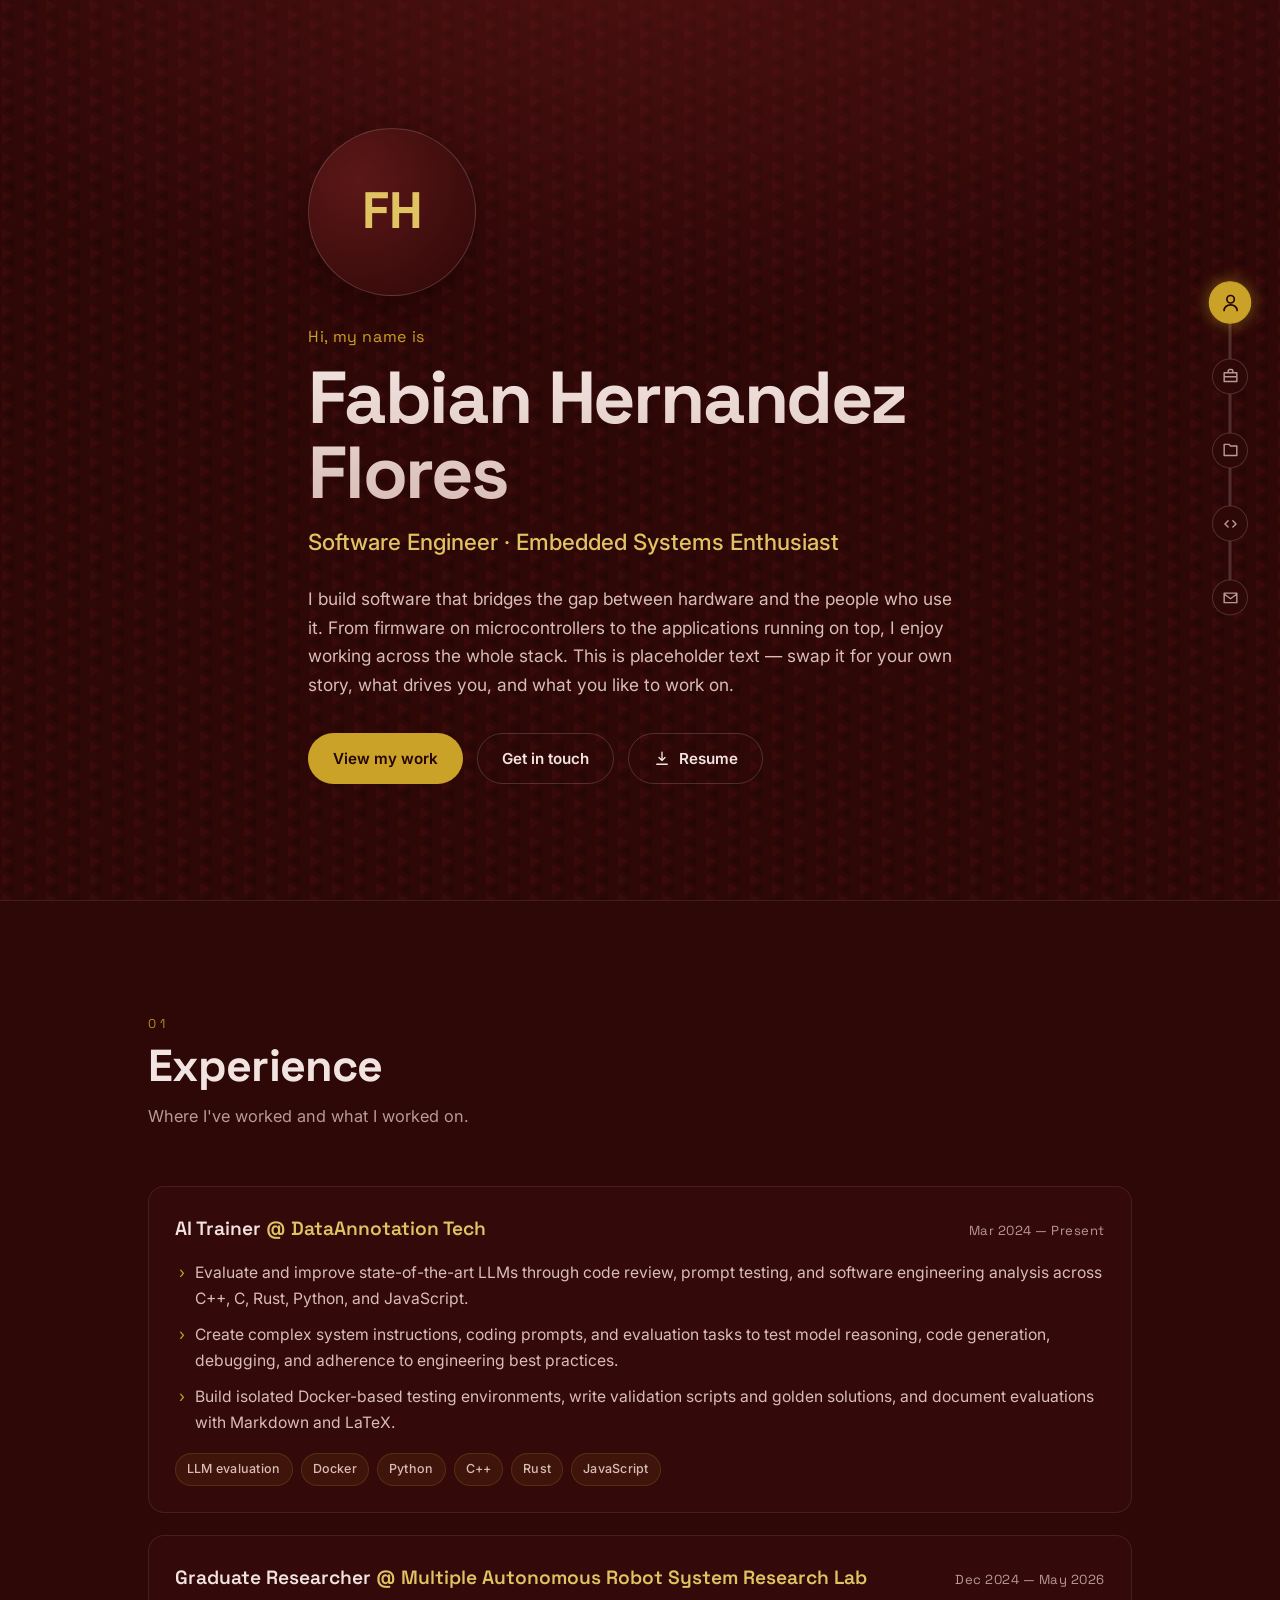
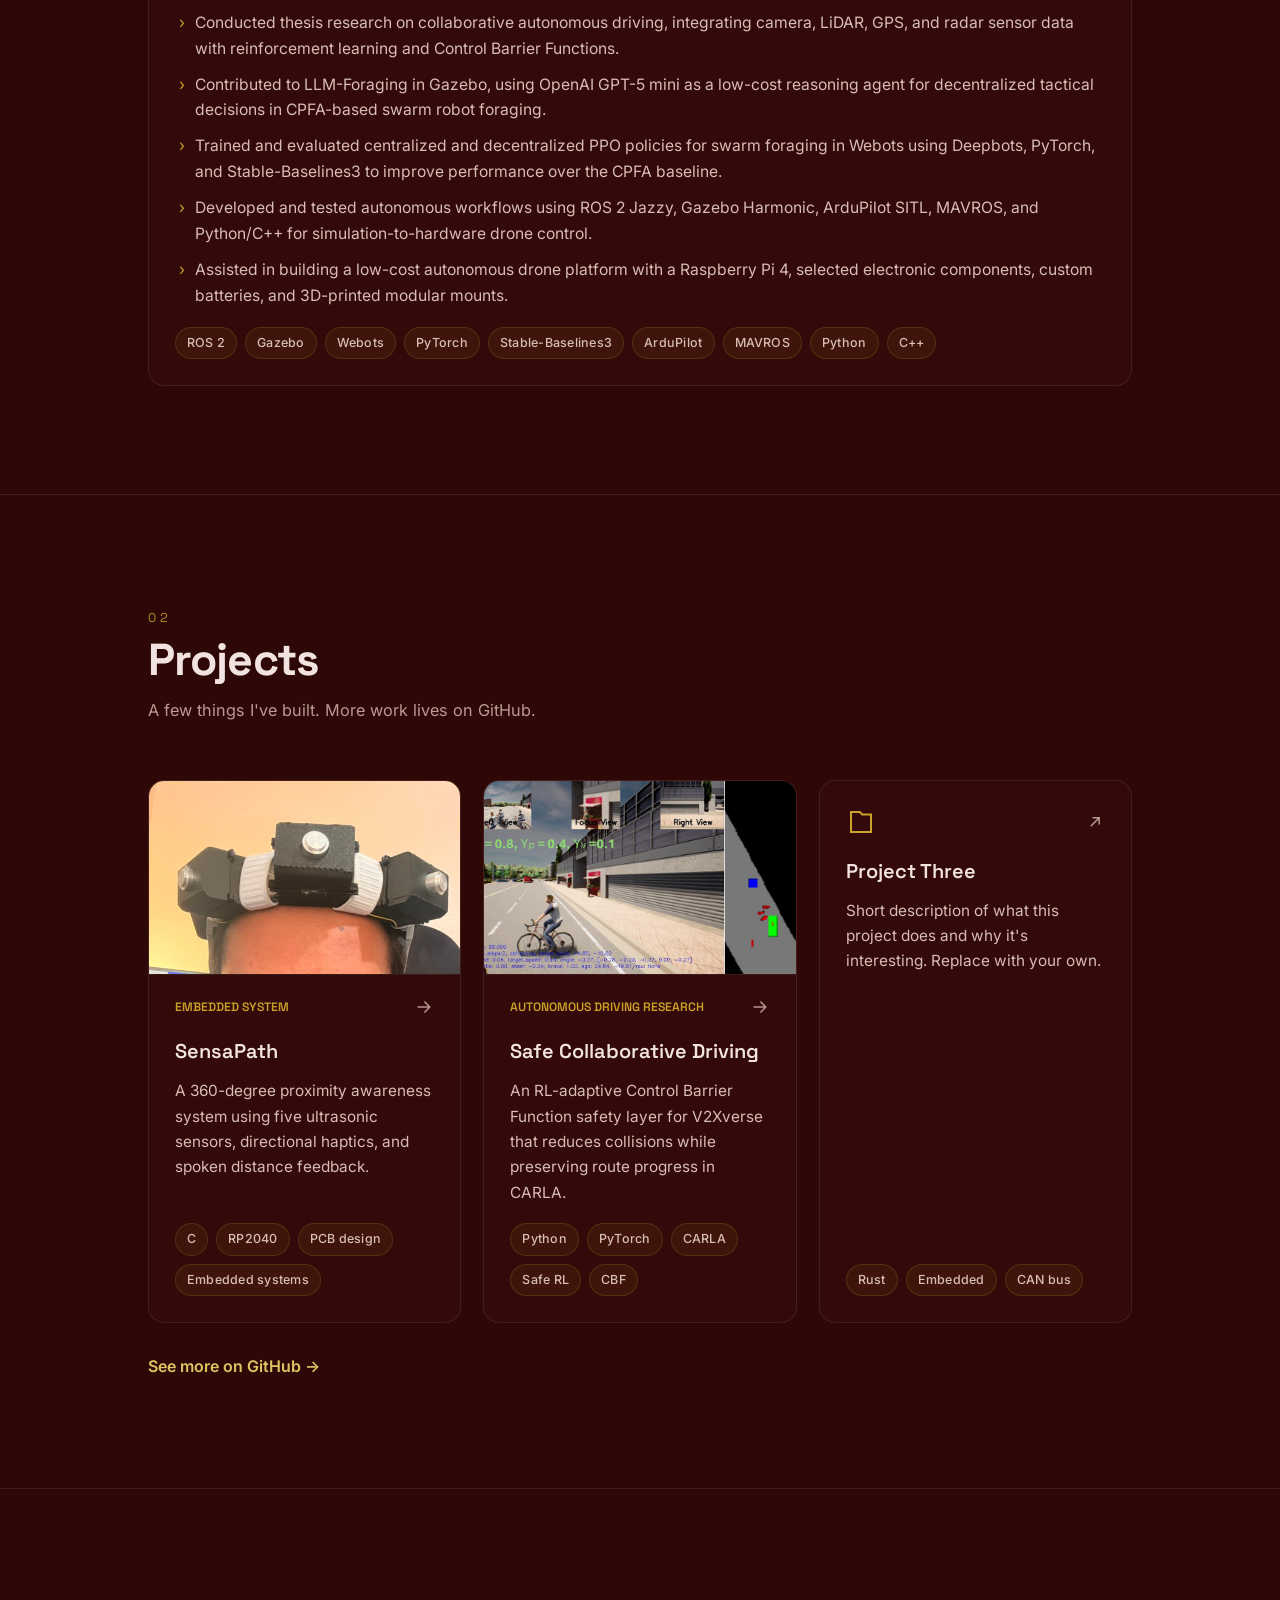
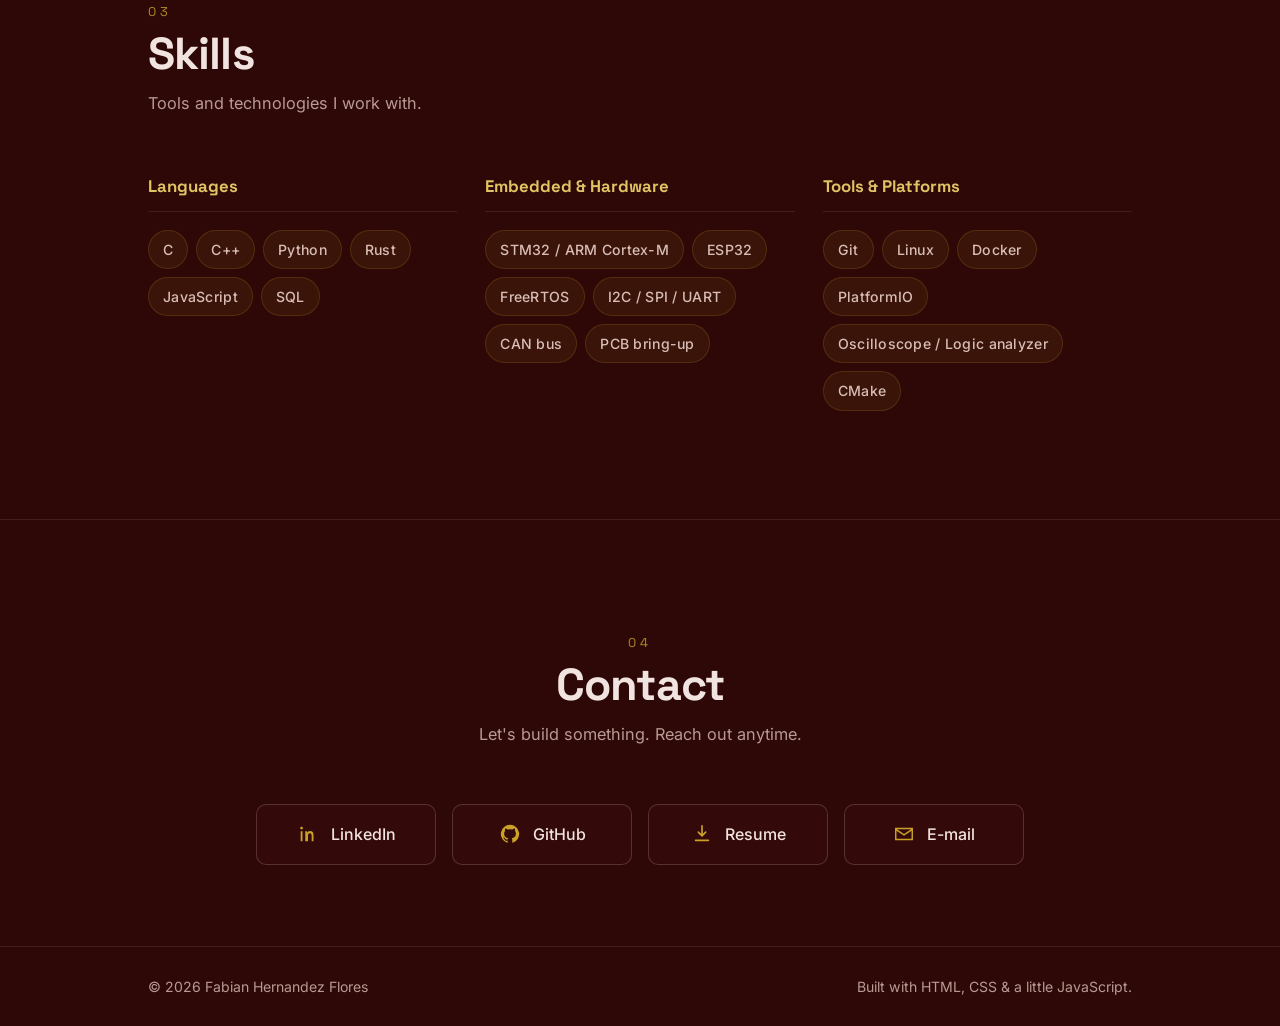
==== commit db66708d: "Updated sensapath layout" ====
--- a/index.html
+++ b/index.html
@@ -169,7 +169,7 @@
               />
             </div>
             <div class="card__top">
-              <span class="card__kicker">Embedded accessibility</span>
+              <span class="card__kicker">Embedded system</span>
               <svg class="card__arrow" viewBox="0 0 24 24" aria-hidden="true"><path d="M5 12h14m-6-6 6 6-6 6" fill="none" stroke="currentColor" stroke-width="1.8" stroke-linecap="round" stroke-linejoin="round"/></svg>
             </div>
             <h3 class="card__title">SensaPath</h3>
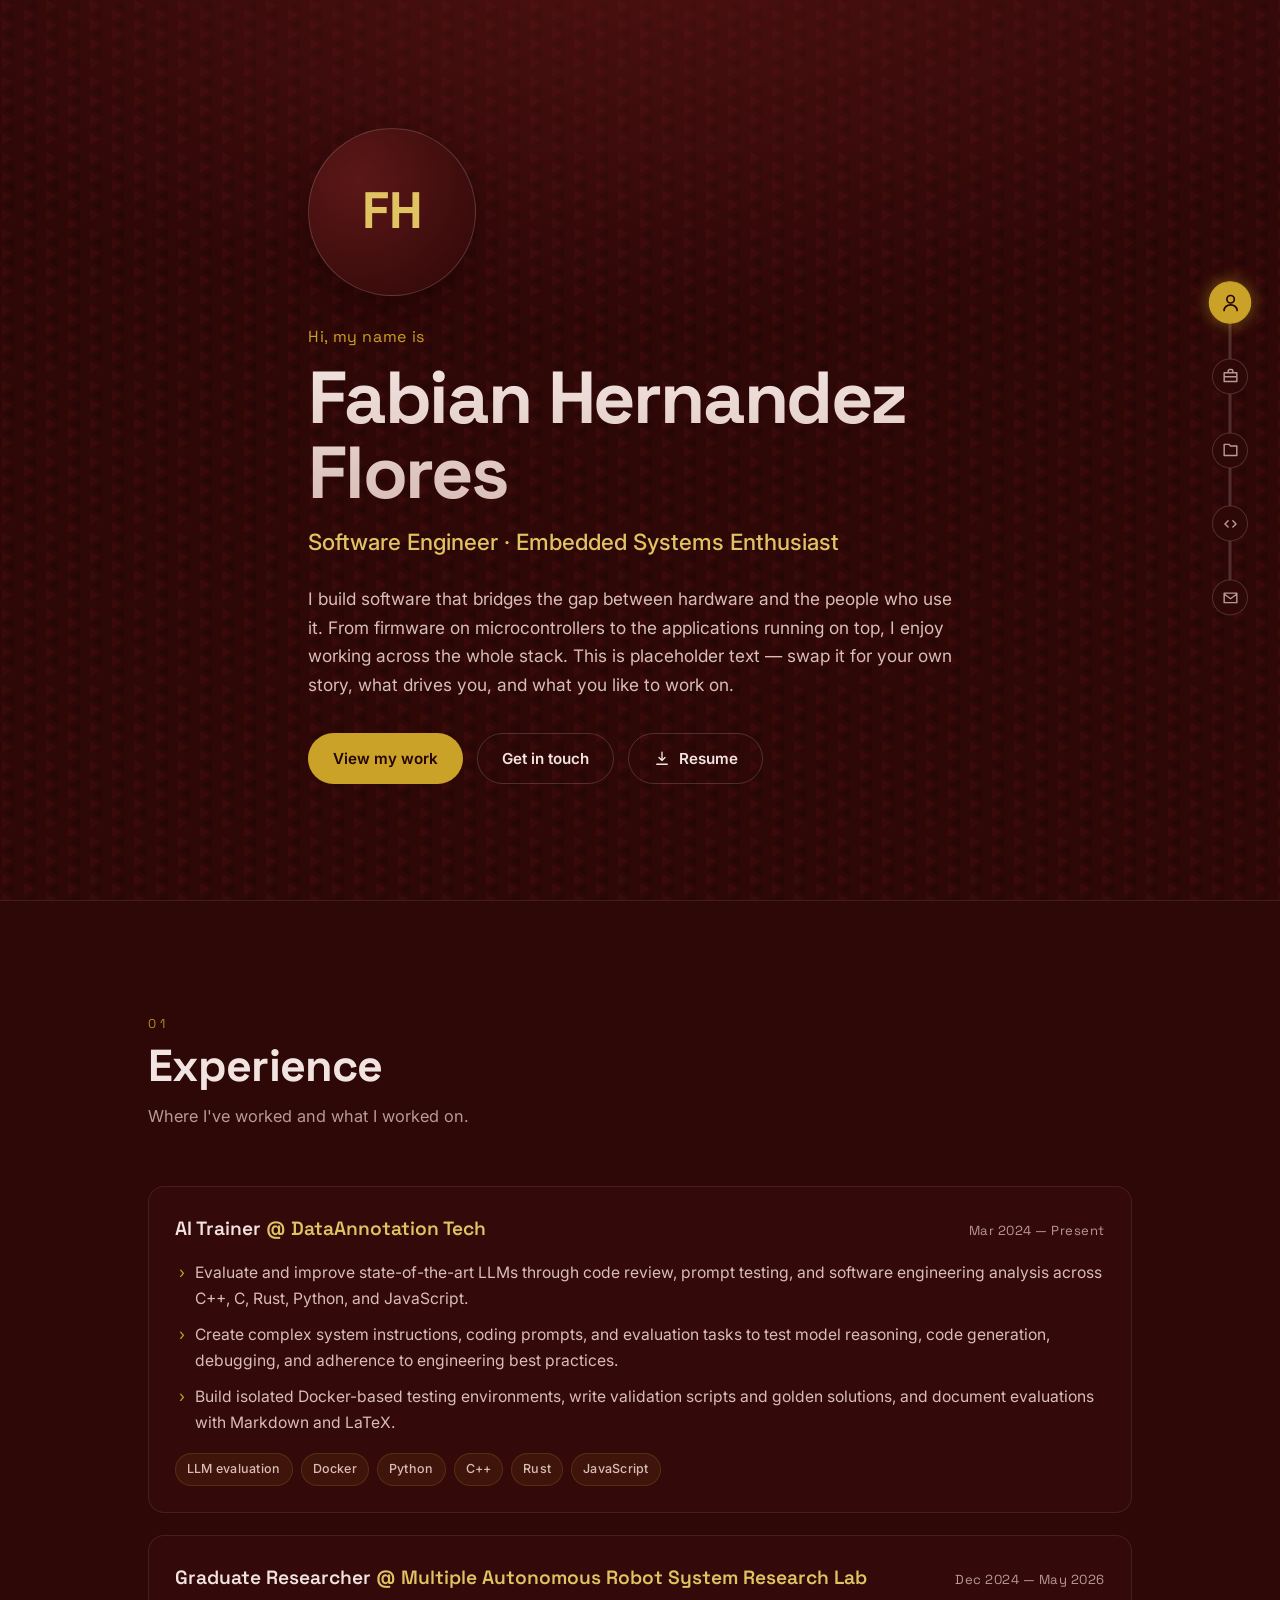
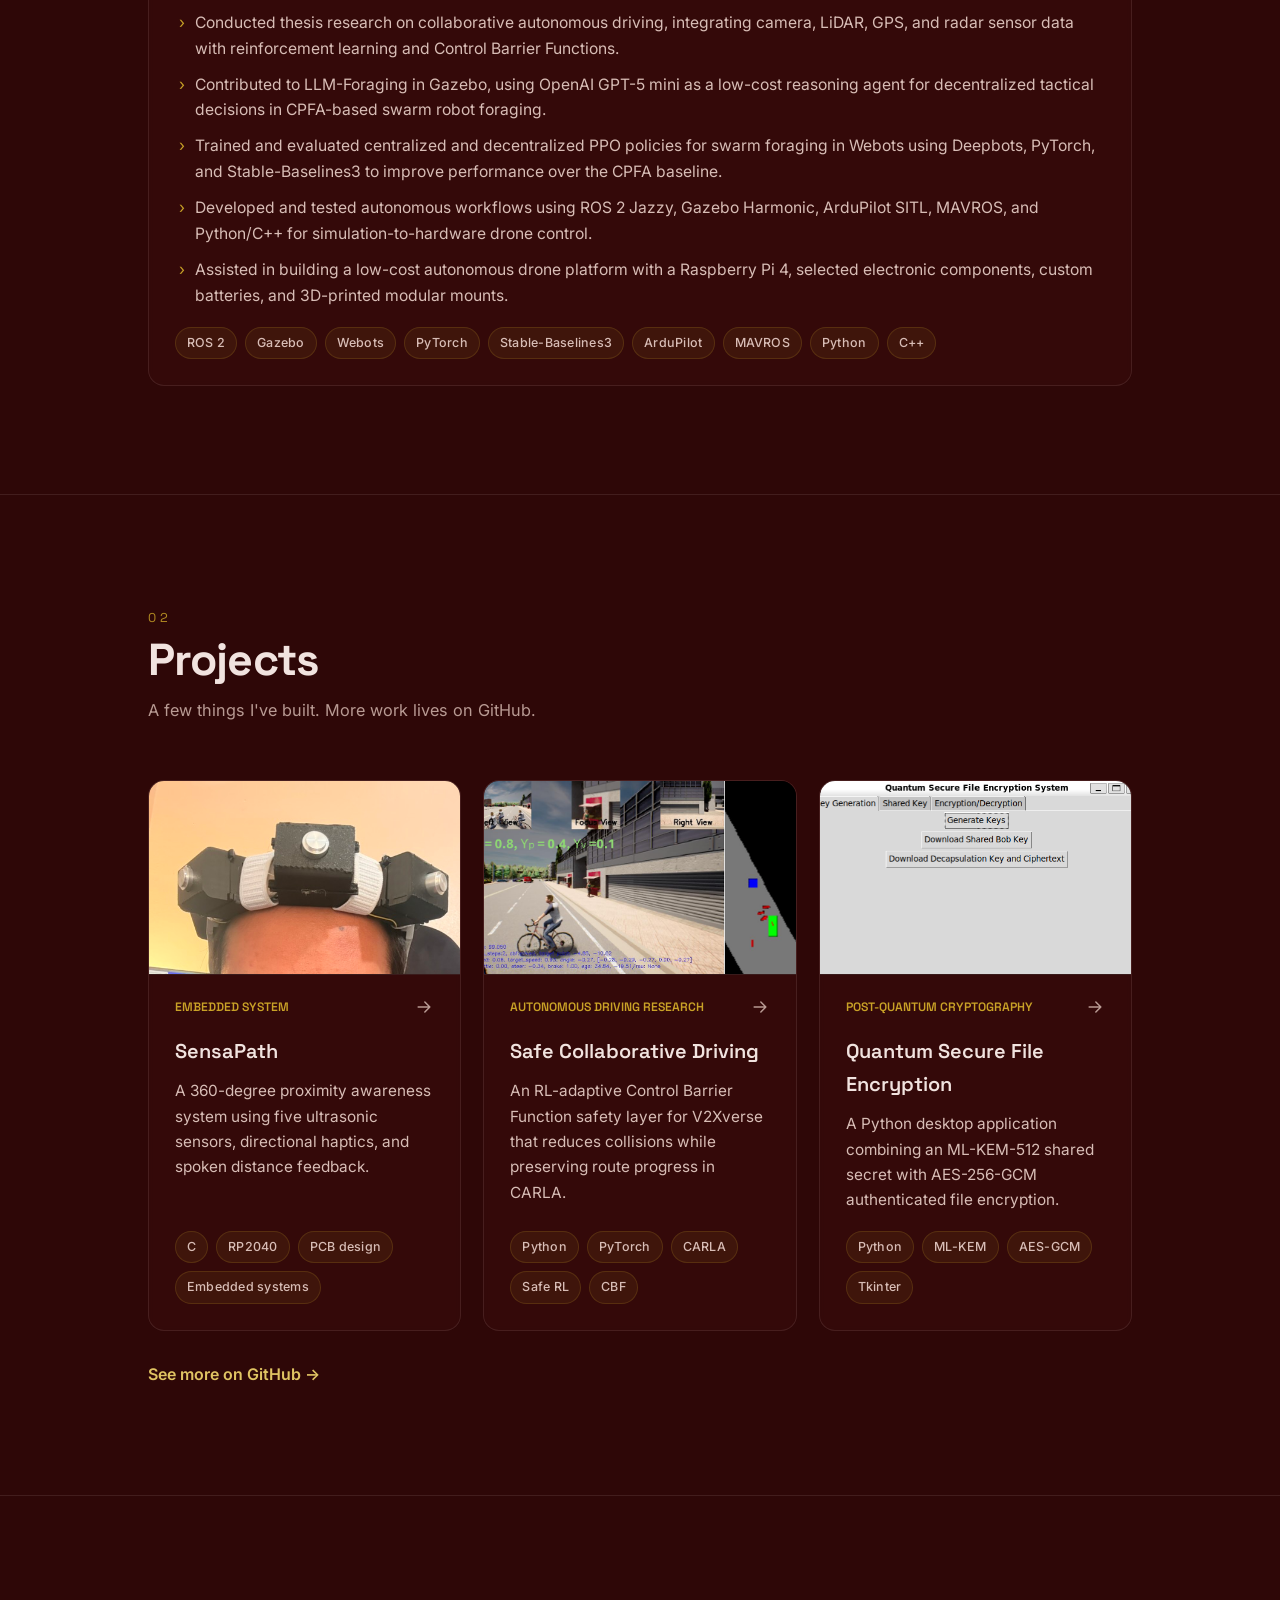
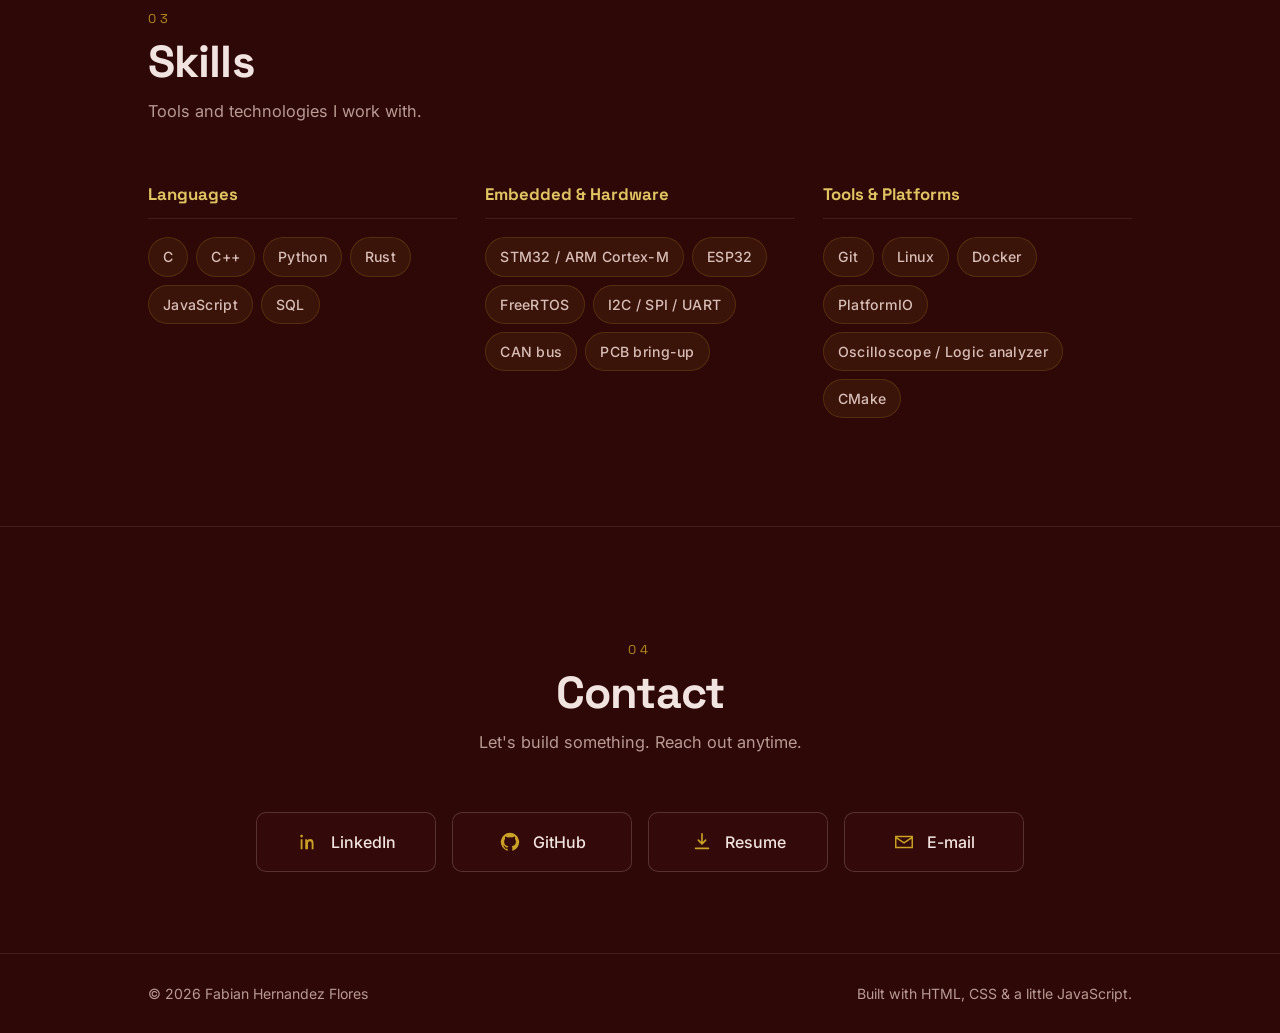
==== commit 90936b2f: "Add qsfes" ====
--- a/index.html
+++ b/index.html
@@ -212,20 +212,29 @@
             </ul>
           </a>
 
-          <a class="card card--project" href="https://github.com/fabianhdz?tab=repositories" target="_blank" rel="noopener">
+          <a class="card card--project" href="projects/qsfes.html">
+            <div class="card__media">
+              <img
+                src="assets/projects/qsfes/key_generation.png"
+                alt="QSFES desktop interface for ML-KEM key generation"
+                width="1106"
+                height="642"
+              />
+            </div>
             <div class="card__top">
-              <svg class="card__icon" viewBox="0 0 24 24" aria-hidden="true"><path d="M4 4h7l2 2h7v14H4z" fill="none" stroke="currentColor" stroke-width="1.6"/></svg>
-              <svg class="card__arrow" viewBox="0 0 24 24" aria-hidden="true"><path d="M7 17 17 7M9 7h8v8" fill="none" stroke="currentColor" stroke-width="1.8"/></svg>
-            </div>
-            <h3 class="card__title">Project Three</h3>
+              <span class="card__kicker">Post-quantum cryptography</span>
+              <svg class="card__arrow" viewBox="0 0 24 24" aria-hidden="true"><path d="M5 12h14m-6-6 6 6-6 6" fill="none" stroke="currentColor" stroke-width="1.8" stroke-linecap="round" stroke-linejoin="round"/></svg>
+            </div>
+            <h3 class="card__title">Quantum Secure File Encryption</h3>
             <p class="card__desc">
-              Short description of what this project does and why it's interesting.
-              Replace with your own.
+              A Python desktop application combining an ML-KEM-512 shared secret with
+              AES-256-GCM authenticated file encryption.
             </p>
             <ul class="tags">
-              <li>Rust</li>
-              <li>Embedded</li>
-              <li>CAN bus</li>
+              <li>Python</li>
+              <li>ML-KEM</li>
+              <li>AES-GCM</li>
+              <li>Tkinter</li>
             </ul>
           </a>
         </div>
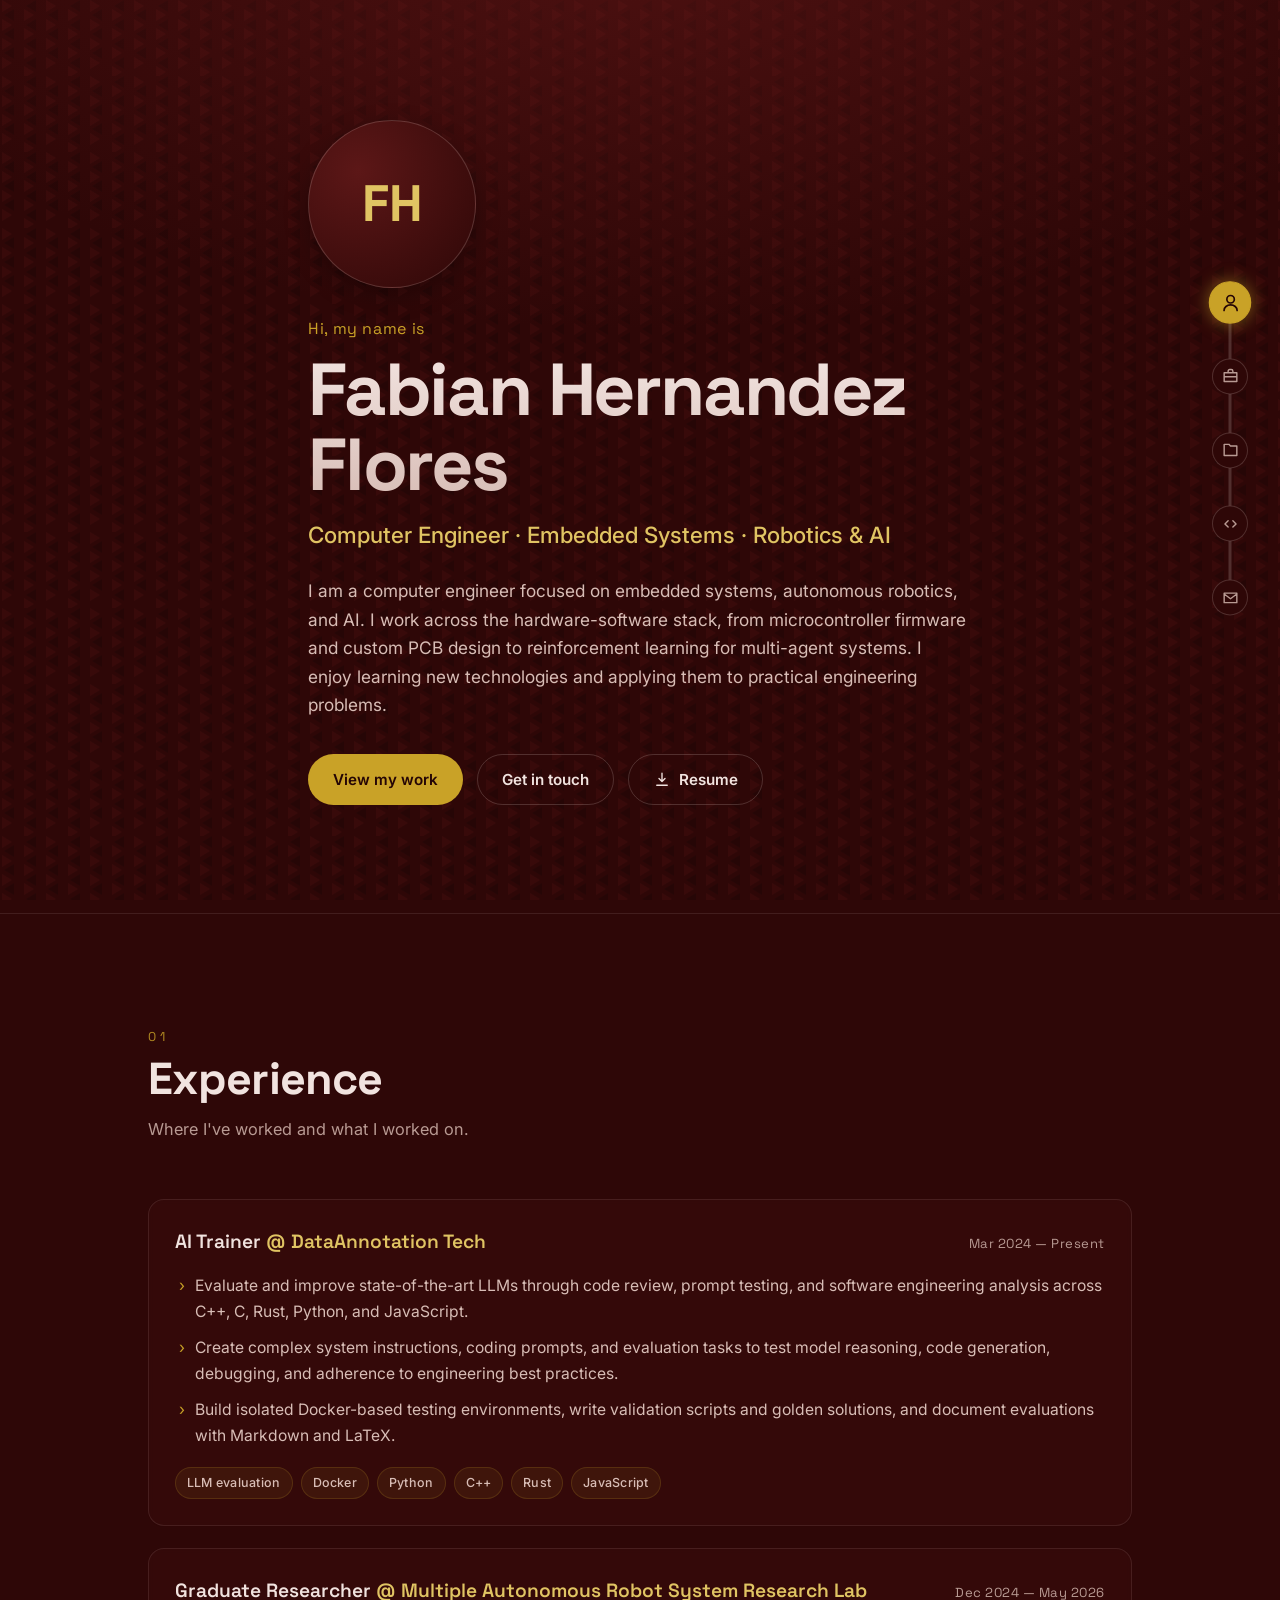
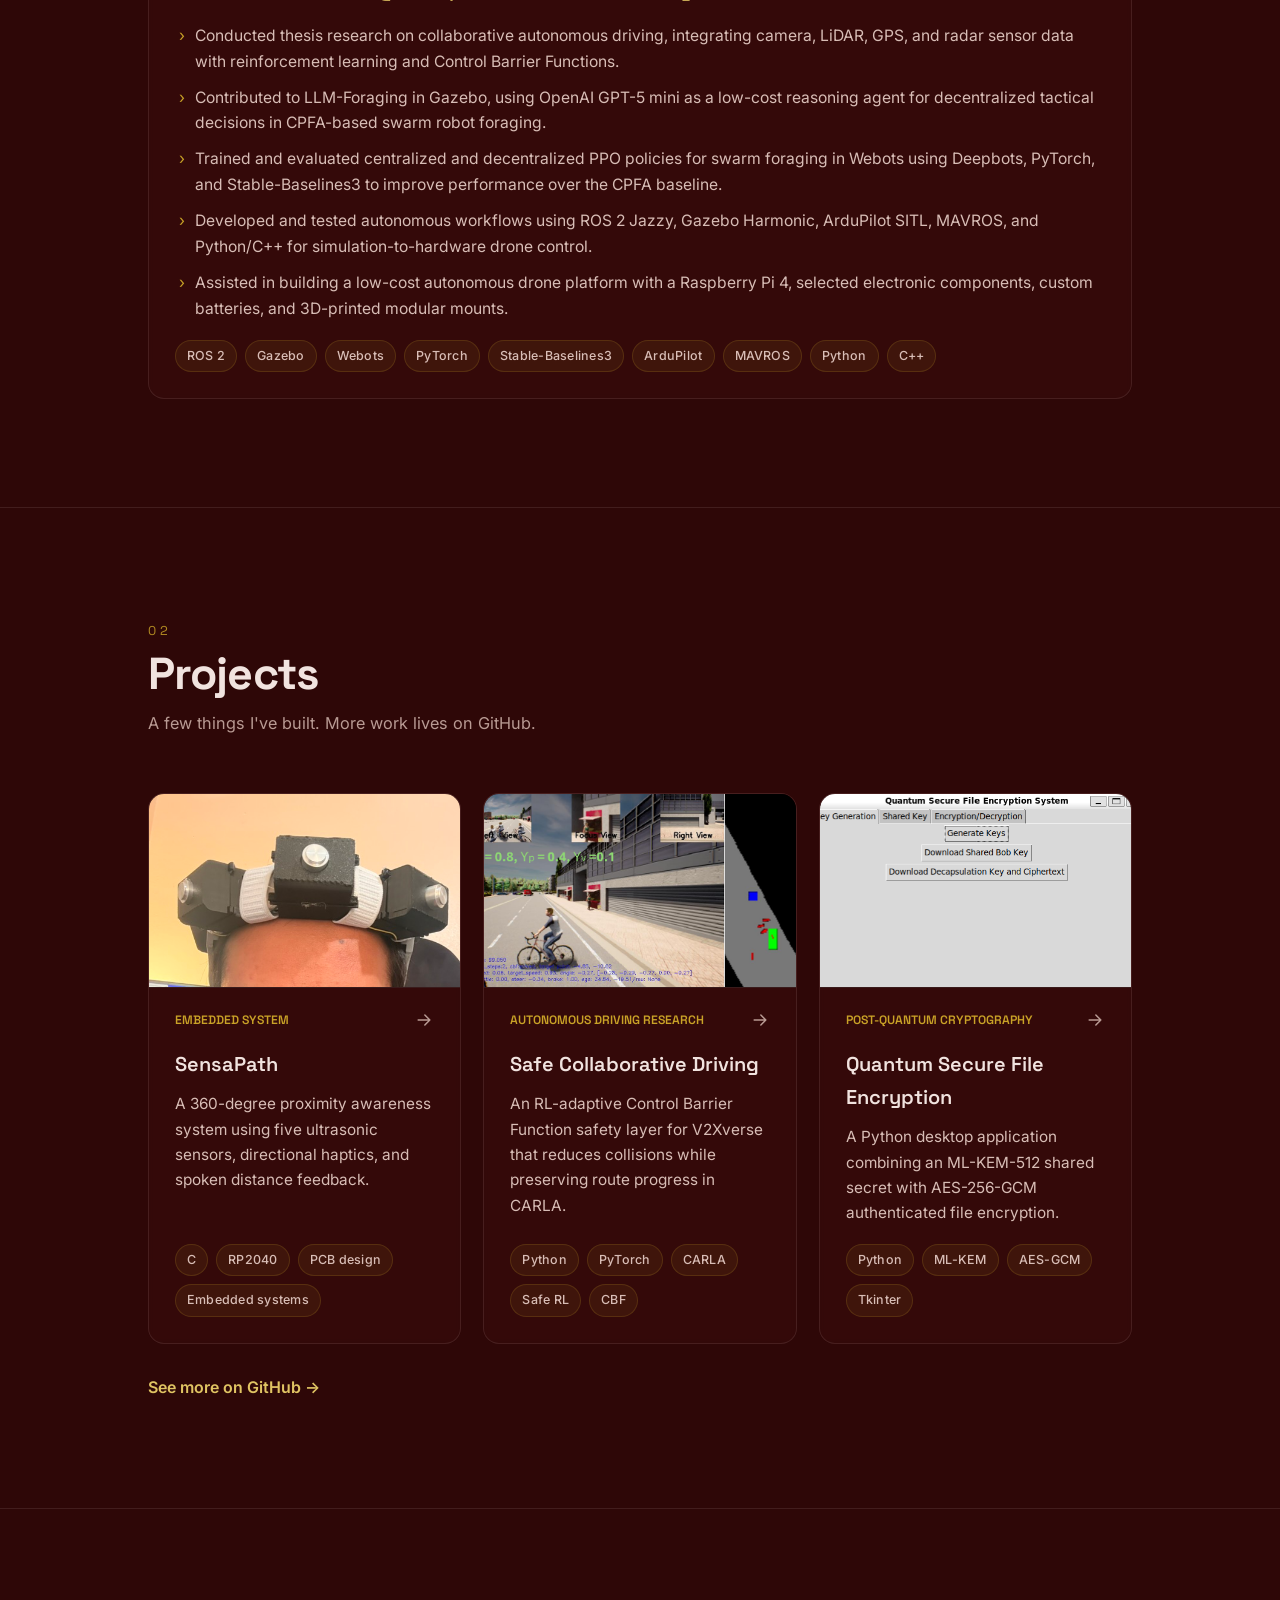
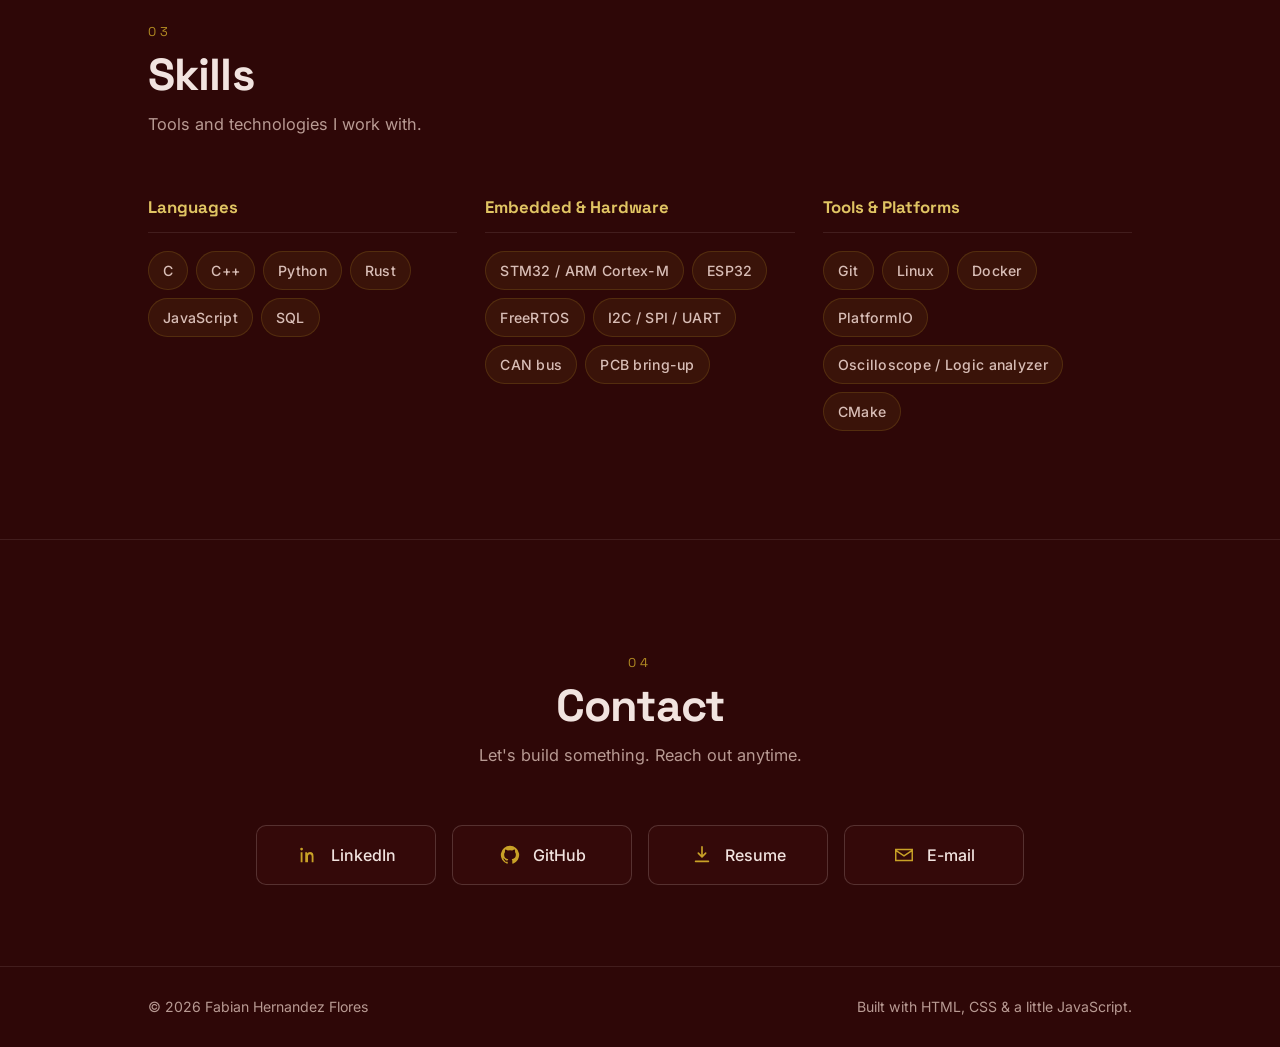
==== commit a4d685b9: "Update summary" ====
--- a/index.html
+++ b/index.html
@@ -3,12 +3,12 @@
 <head>
   <meta charset="UTF-8" />
   <meta name="viewport" content="width=device-width, initial-scale=1.0" />
-  <title>Fabian Hernandez Flores — Software Engineer</title>
-  <meta name="description" content="Fabian Hernandez Flores — Software Engineer & Embedded Systems Enthusiast." />
+  <title>Fabian Hernandez Flores — Computer Engineer</title>
+  <meta name="description" content="Fabian Hernandez Flores — Computer Engineer focused on embedded systems, robotics, and AI." />
 
   <!-- Open Graph -->
   <meta property="og:title" content="Fabian Hernandez Flores" />
-  <meta property="og:description" content="Software Engineer & Embedded Systems Enthusiast." />
+  <meta property="og:description" content="Computer Engineer focused on embedded systems, robotics, and AI." />
   <meta property="og:type" content="website" />
 
   <!-- Favicon (inline SVG) -->
@@ -67,13 +67,12 @@
         <div class="hero__avatar" aria-hidden="true">FH</div>
         <p class="hero__eyebrow">Hi, my name is</p>
         <h1 class="hero__name">Fabian Hernandez Flores</h1>
-        <p class="hero__tagline">Software Engineer&nbsp;·&nbsp;Embedded Systems Enthusiast</p>
+        <p class="hero__tagline">Computer Engineer&nbsp;·&nbsp;Embedded Systems&nbsp;·&nbsp;Robotics &amp; AI</p>
         <p class="hero__about">
-          <!-- PLACEHOLDER: write a short intro about yourself -->
-          I build software that bridges the gap between hardware and the people who use it.
-          From firmware on microcontrollers to the applications running on top, I enjoy
-          working across the whole stack. This is placeholder text — swap it for your own
-          story, what drives you, and what you like to work on.
+          I am a computer engineer focused on embedded systems, autonomous robotics, and AI.
+          I work across the hardware-software stack, from microcontroller firmware and custom
+          PCB design to reinforcement learning for multi-agent systems. I enjoy learning new
+          technologies and applying them to practical engineering problems.
         </p>
         <div class="hero__cta">
           <a href="#projects" class="btn btn--primary">View my work</a>
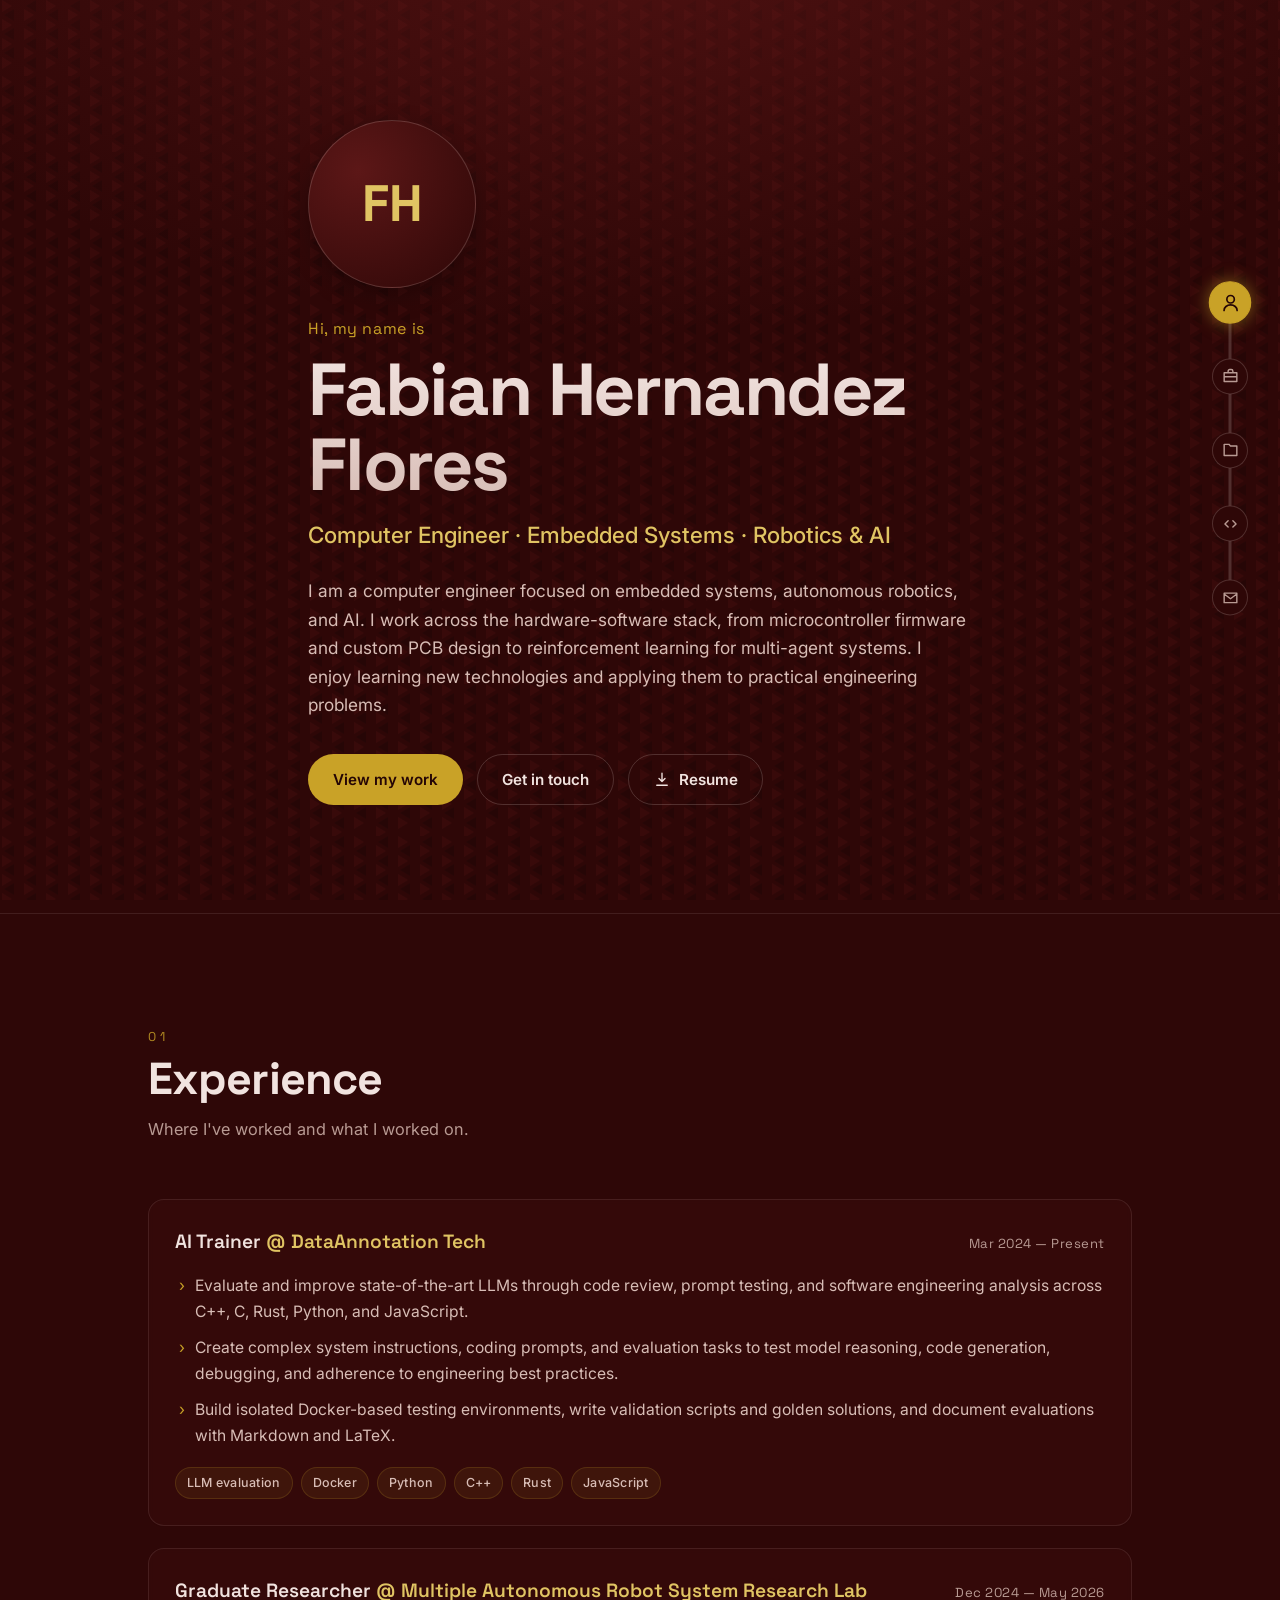
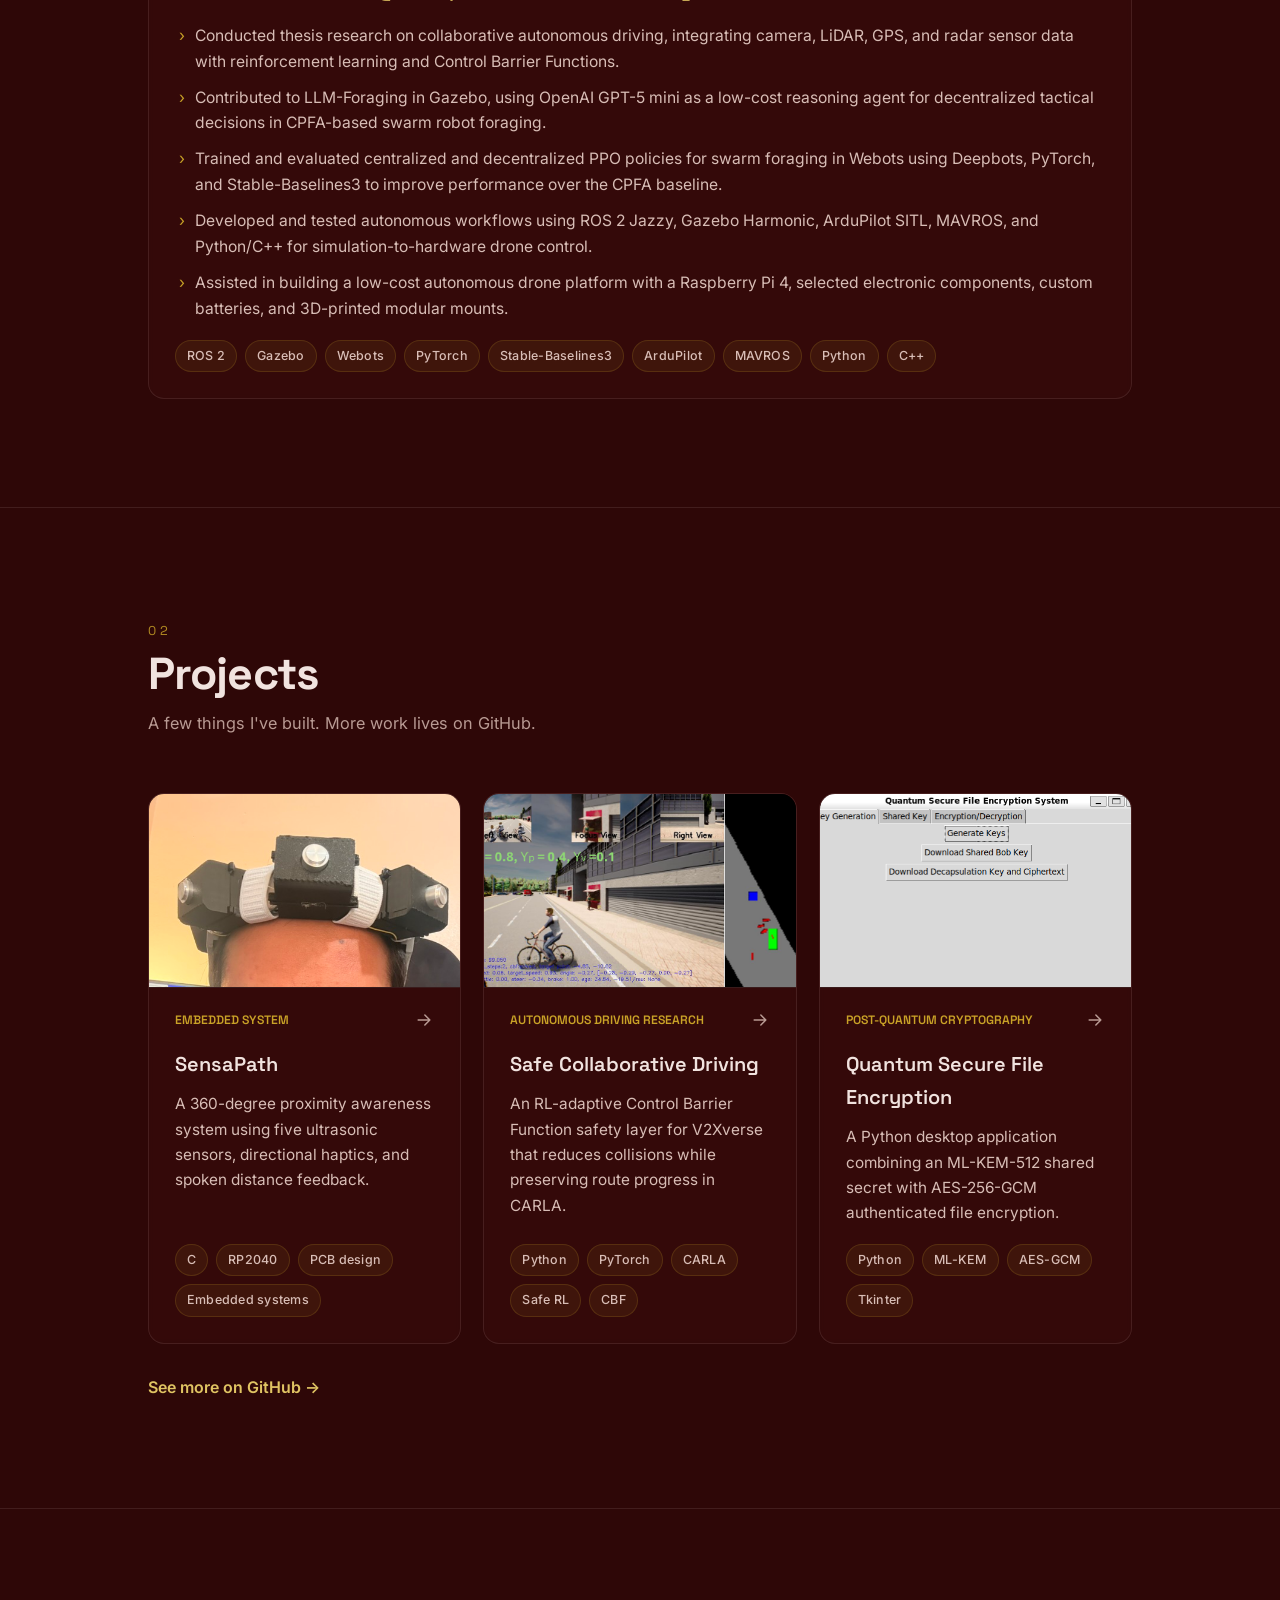
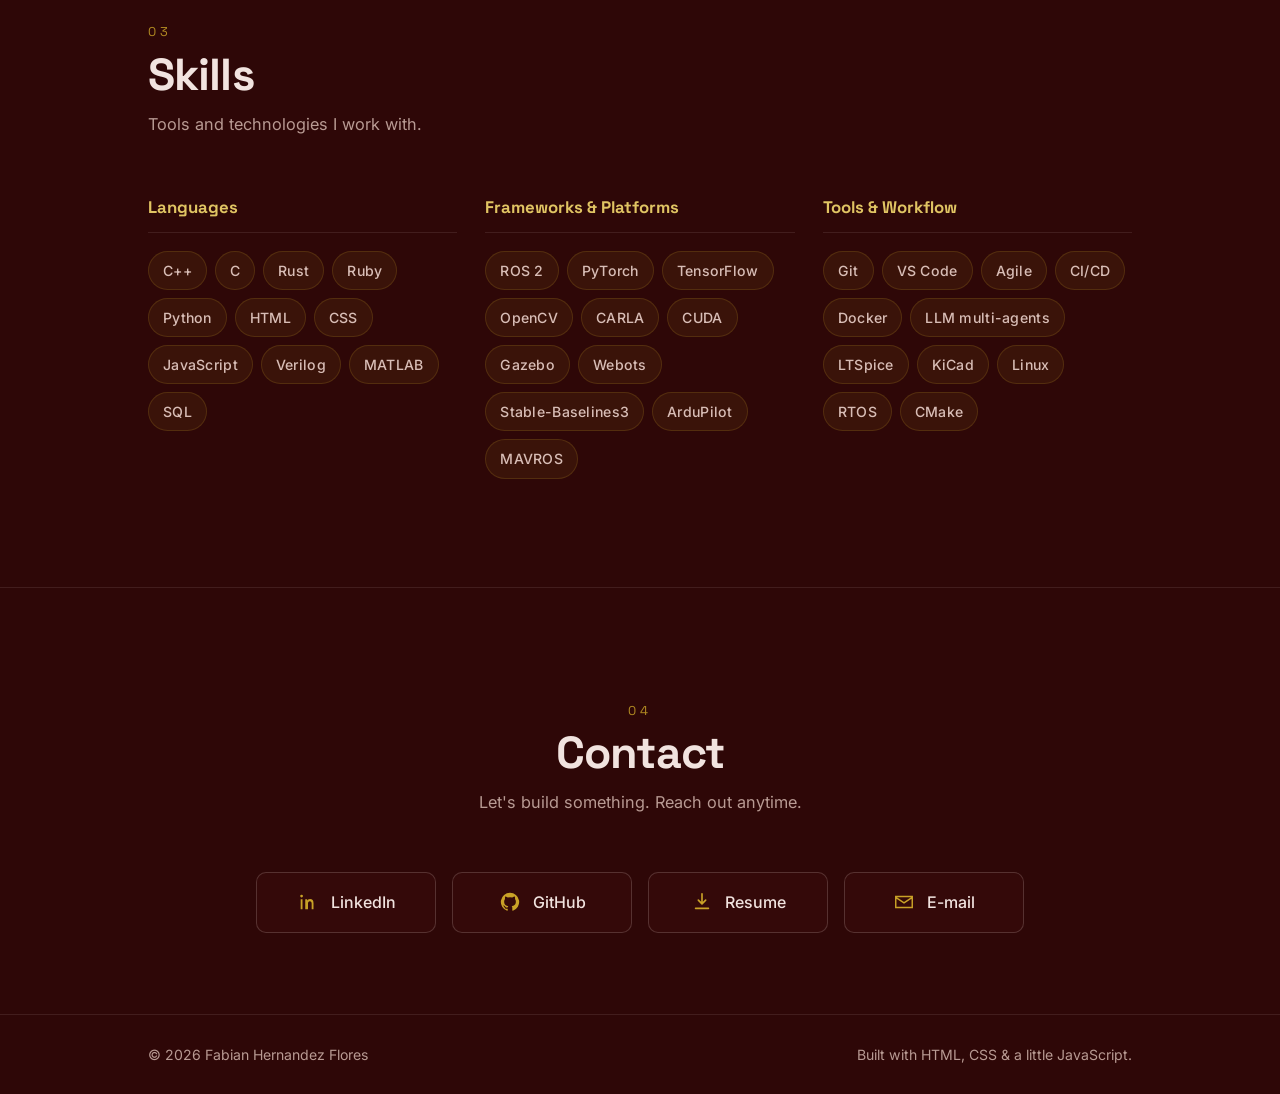
==== commit de1a5dcd: "Update skills" ====
--- a/index.html
+++ b/index.html
@@ -259,35 +259,50 @@
           <div class="skills__group">
             <h3 class="skills__label">Languages</h3>
             <ul class="tags tags--lg">
+              <li>C++</li>
               <li>C</li>
-              <li>C++</li>
-              <li>Python</li>
               <li>Rust</li>
+              <li>Ruby</li>
+              <li>Python</li>
+              <li>HTML</li>
+              <li>CSS</li>
               <li>JavaScript</li>
+              <li>Verilog</li>
+              <li>MATLAB</li>
               <li>SQL</li>
             </ul>
           </div>
 
           <div class="skills__group">
-            <h3 class="skills__label">Embedded &amp; Hardware</h3>
+            <h3 class="skills__label">Frameworks &amp; Platforms</h3>
             <ul class="tags tags--lg">
-              <li>STM32 / ARM Cortex-M</li>
-              <li>ESP32</li>
-              <li>FreeRTOS</li>
-              <li>I2C / SPI / UART</li>
-              <li>CAN bus</li>
-              <li>PCB bring-up</li>
+              <li>ROS 2</li>
+              <li>PyTorch</li>
+              <li>TensorFlow</li>
+              <li>OpenCV</li>
+              <li>CARLA</li>
+              <li>CUDA</li>
+              <li>Gazebo</li>
+              <li>Webots</li>
+              <li>Stable-Baselines3</li>
+              <li>ArduPilot</li>
+              <li>MAVROS</li>
             </ul>
           </div>
 
           <div class="skills__group">
-            <h3 class="skills__label">Tools &amp; Platforms</h3>
+            <h3 class="skills__label">Tools &amp; Workflow</h3>
             <ul class="tags tags--lg">
               <li>Git</li>
+              <li>VS Code</li>
+              <li>Agile</li>
+              <li>CI/CD</li>
+              <li>Docker</li>
+              <li>LLM multi-agents</li>
+              <li>LTSpice</li>
+              <li>KiCad</li>
               <li>Linux</li>
-              <li>Docker</li>
-              <li>PlatformIO</li>
-              <li>Oscilloscope / Logic analyzer</li>
+              <li>RTOS</li>
               <li>CMake</li>
             </ul>
           </div>
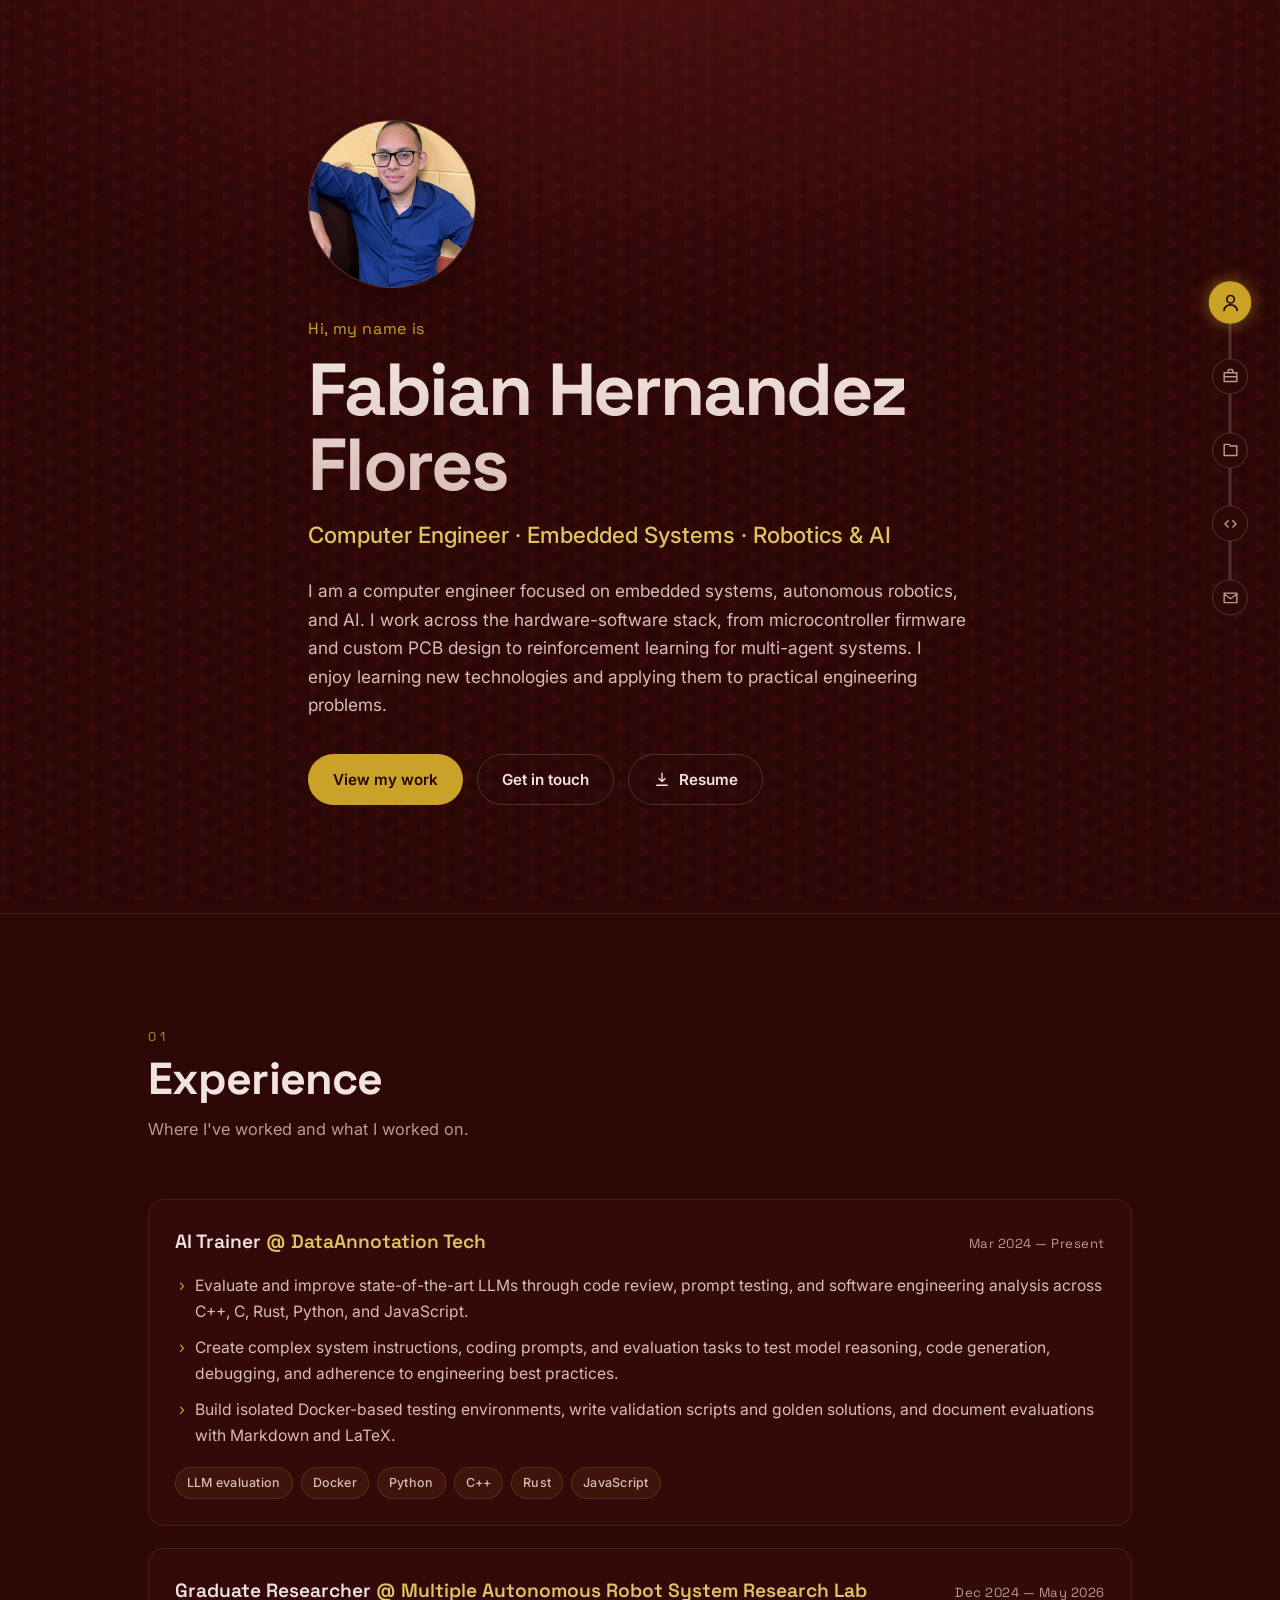
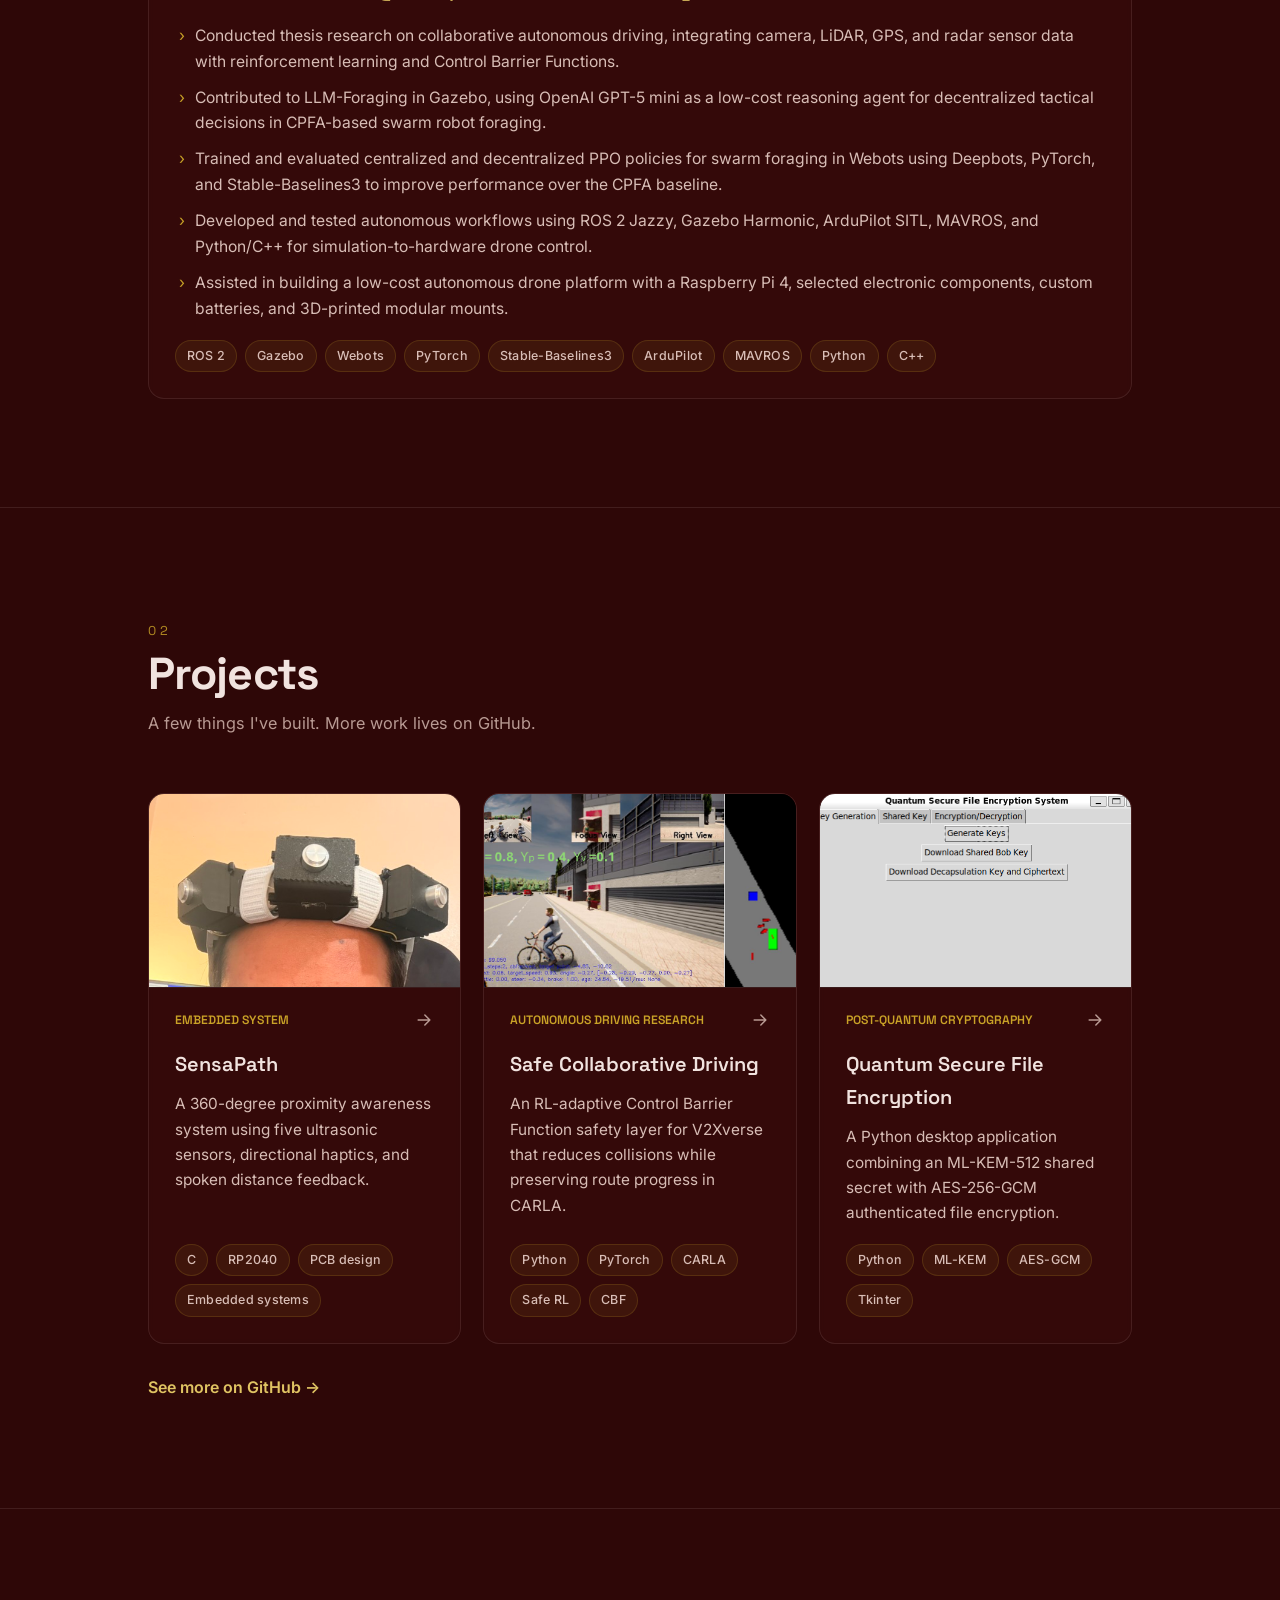
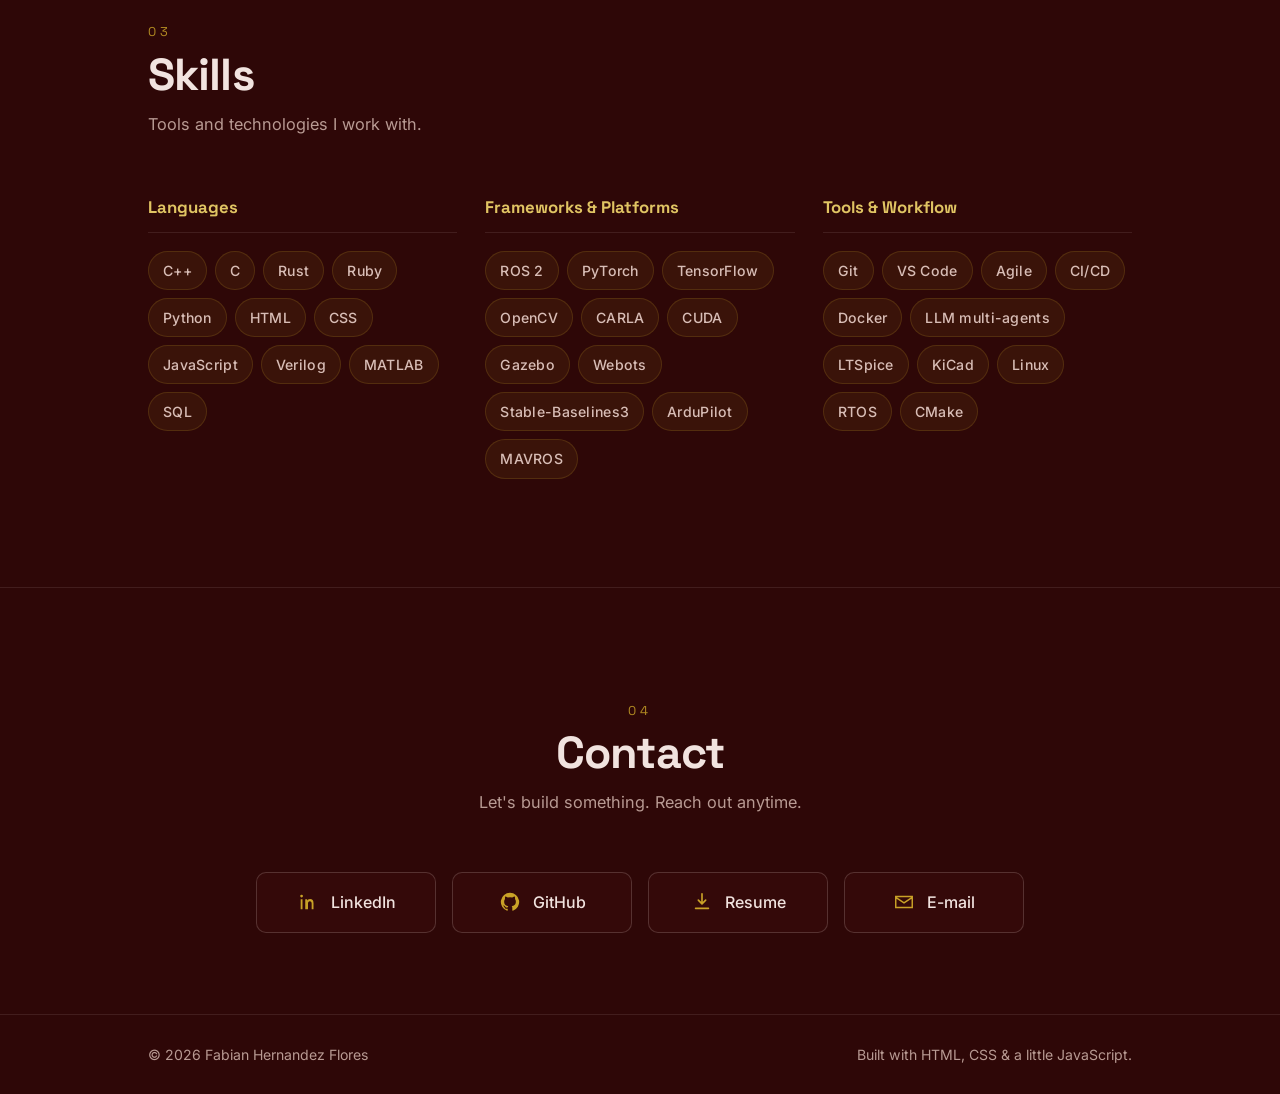
==== commit ce192014: "Add profile picture" ====
--- a/index.html
+++ b/index.html
@@ -64,7 +64,13 @@
     <!-- ===== About / Hero ===== -->
     <section id="about" class="section section--hero">
       <div class="container hero">
-        <div class="hero__avatar" aria-hidden="true">FH</div>
+        <img
+          class="hero__avatar"
+          src="assets/profilepic.JPEG"
+          alt="Fabian Hernandez Flores"
+          width="1536"
+          height="2048"
+        />
         <p class="hero__eyebrow">Hi, my name is</p>
         <h1 class="hero__name">Fabian Hernandez Flores</h1>
         <p class="hero__tagline">Computer Engineer&nbsp;·&nbsp;Embedded Systems&nbsp;·&nbsp;Robotics &amp; AI</p>
--- a/css/styles.css
+++ b/css/styles.css
@@ -133,12 +133,9 @@
 .hero__avatar {
   width: clamp(120px, 18vw, 168px);
   height: clamp(120px, 18vw, 168px);
-  display: grid; place-items: center;
+  object-fit: cover;
+  object-position: center 24%;
   border-radius: 50%;
-  font-family: var(--font-display);
-  font-weight: 700;
-  font-size: clamp(2.4rem, 5vw, 3.2rem);
-  color: var(--gold-soft);
   background: radial-gradient(circle at 30% 30%, var(--maroon-500), var(--maroon-800));
   border: 1px solid var(--line-strong);
   margin-bottom: 28px;
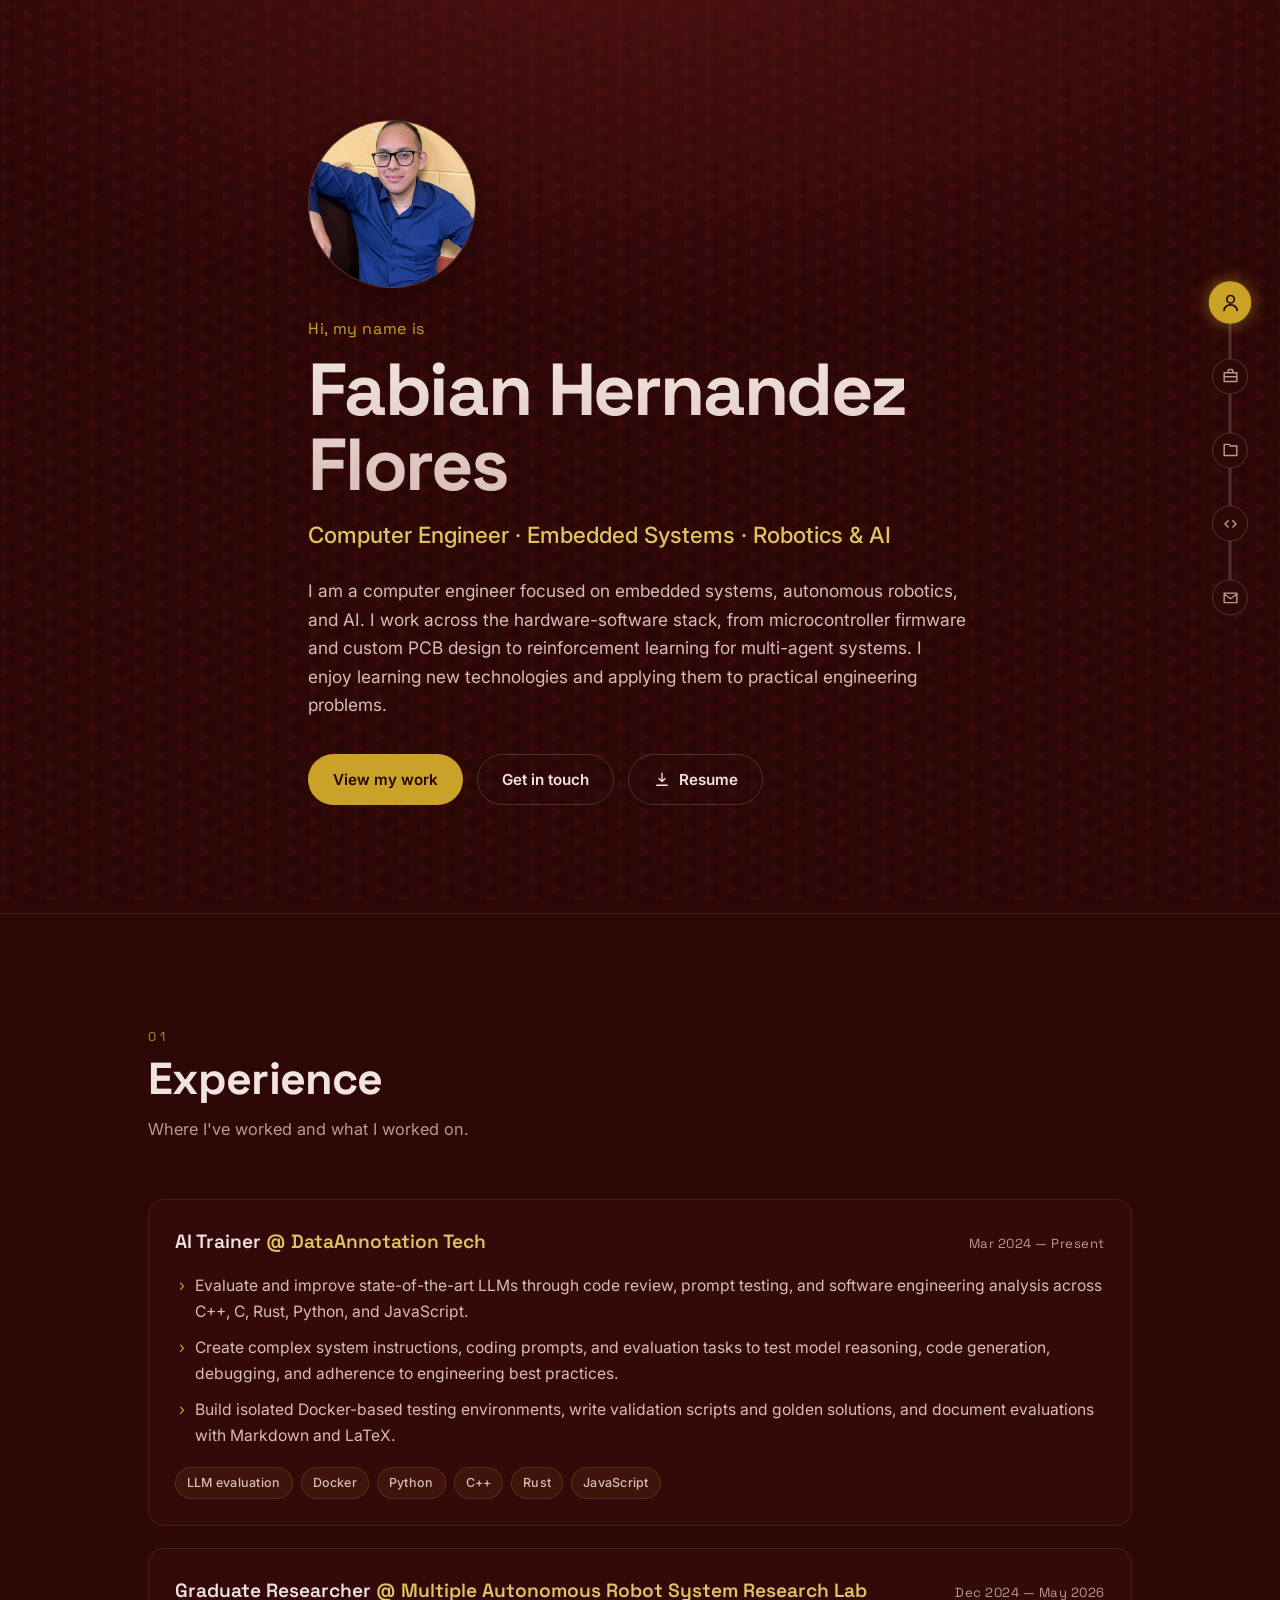
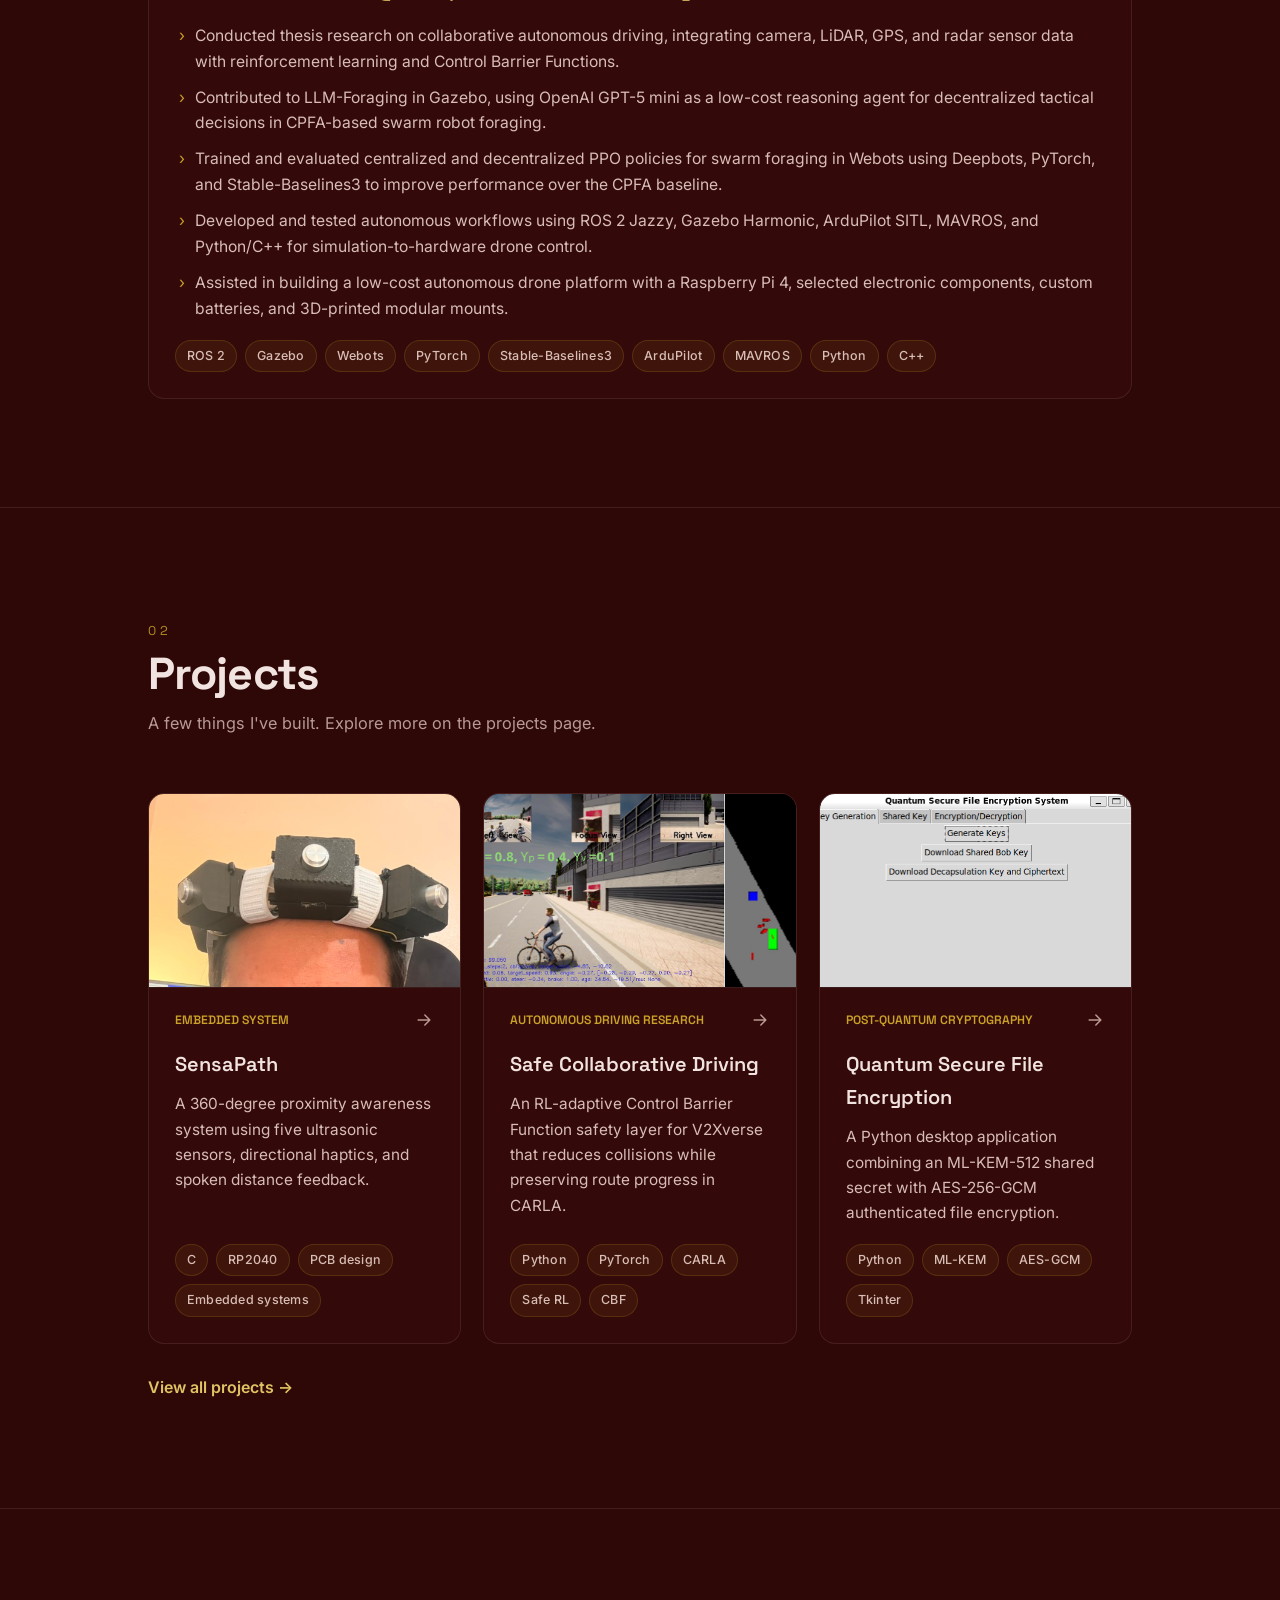
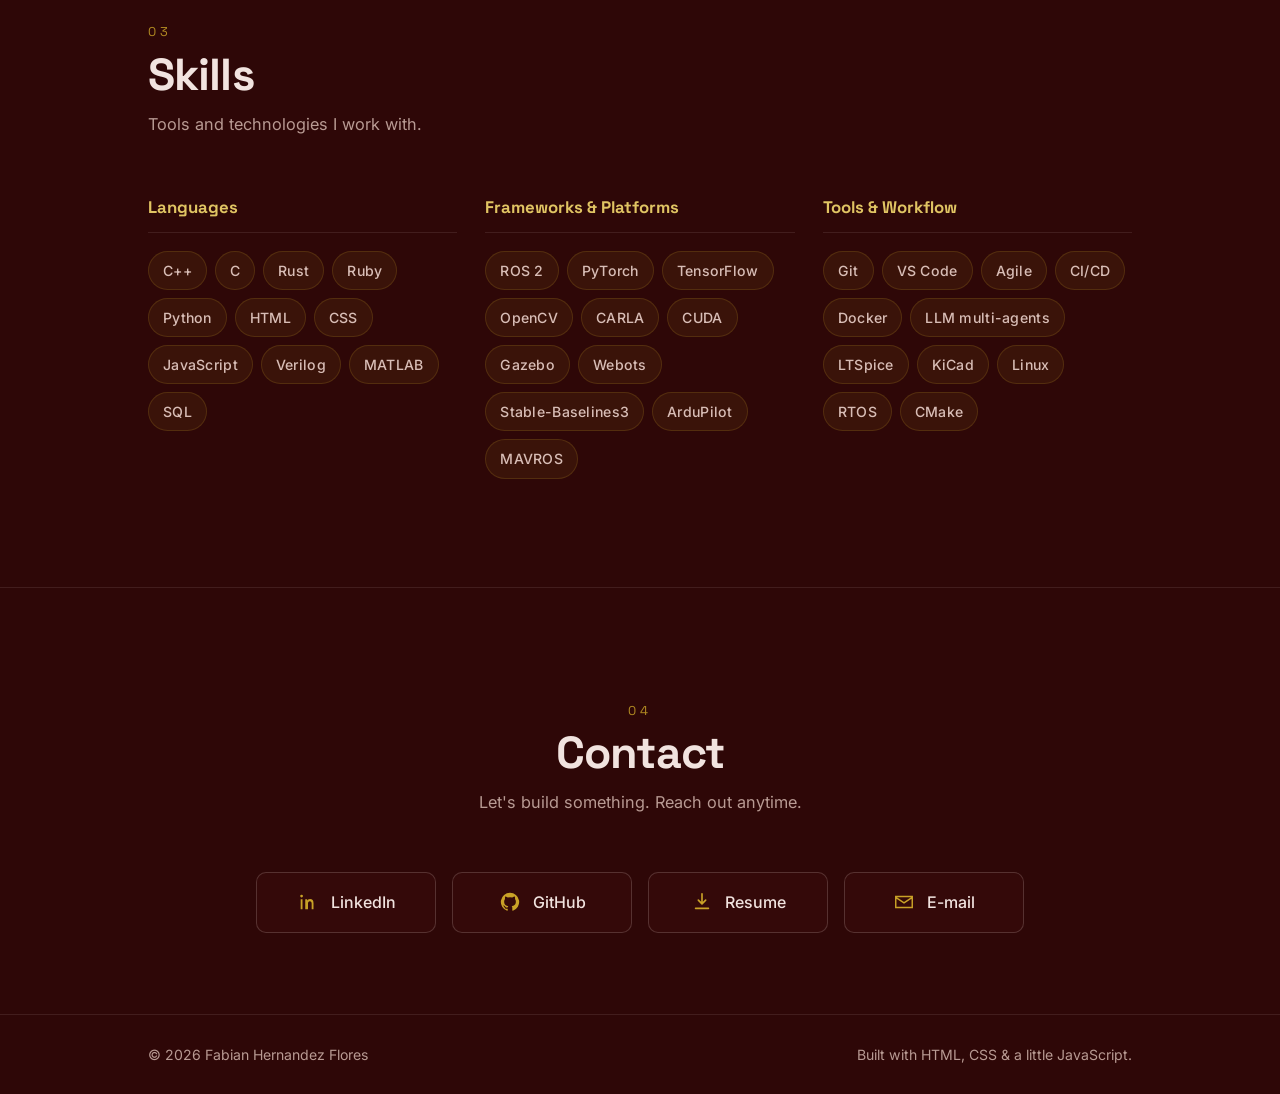
==== commit 93930863: "Add project page" ====
--- a/index.html
+++ b/index.html
@@ -160,7 +160,7 @@
         <header class="section__head">
           <span class="section__index">02</span>
           <h2 class="section__title">Projects</h2>
-          <p class="section__sub">A few things I've built. More work lives on GitHub.</p>
+          <p class="section__sub">A few things I've built. Explore more on the projects page.</p>
         </header>
 
         <div class="projects">
@@ -245,8 +245,8 @@
         </div>
 
         <p class="projects__more">
-          <a href="https://github.com/fabianhdz" target="_blank" rel="noopener" class="link-arrow">
-            See more on GitHub →
+          <a href="projects/" class="link-arrow">
+            View all projects →
           </a>
         </p>
       </div>
